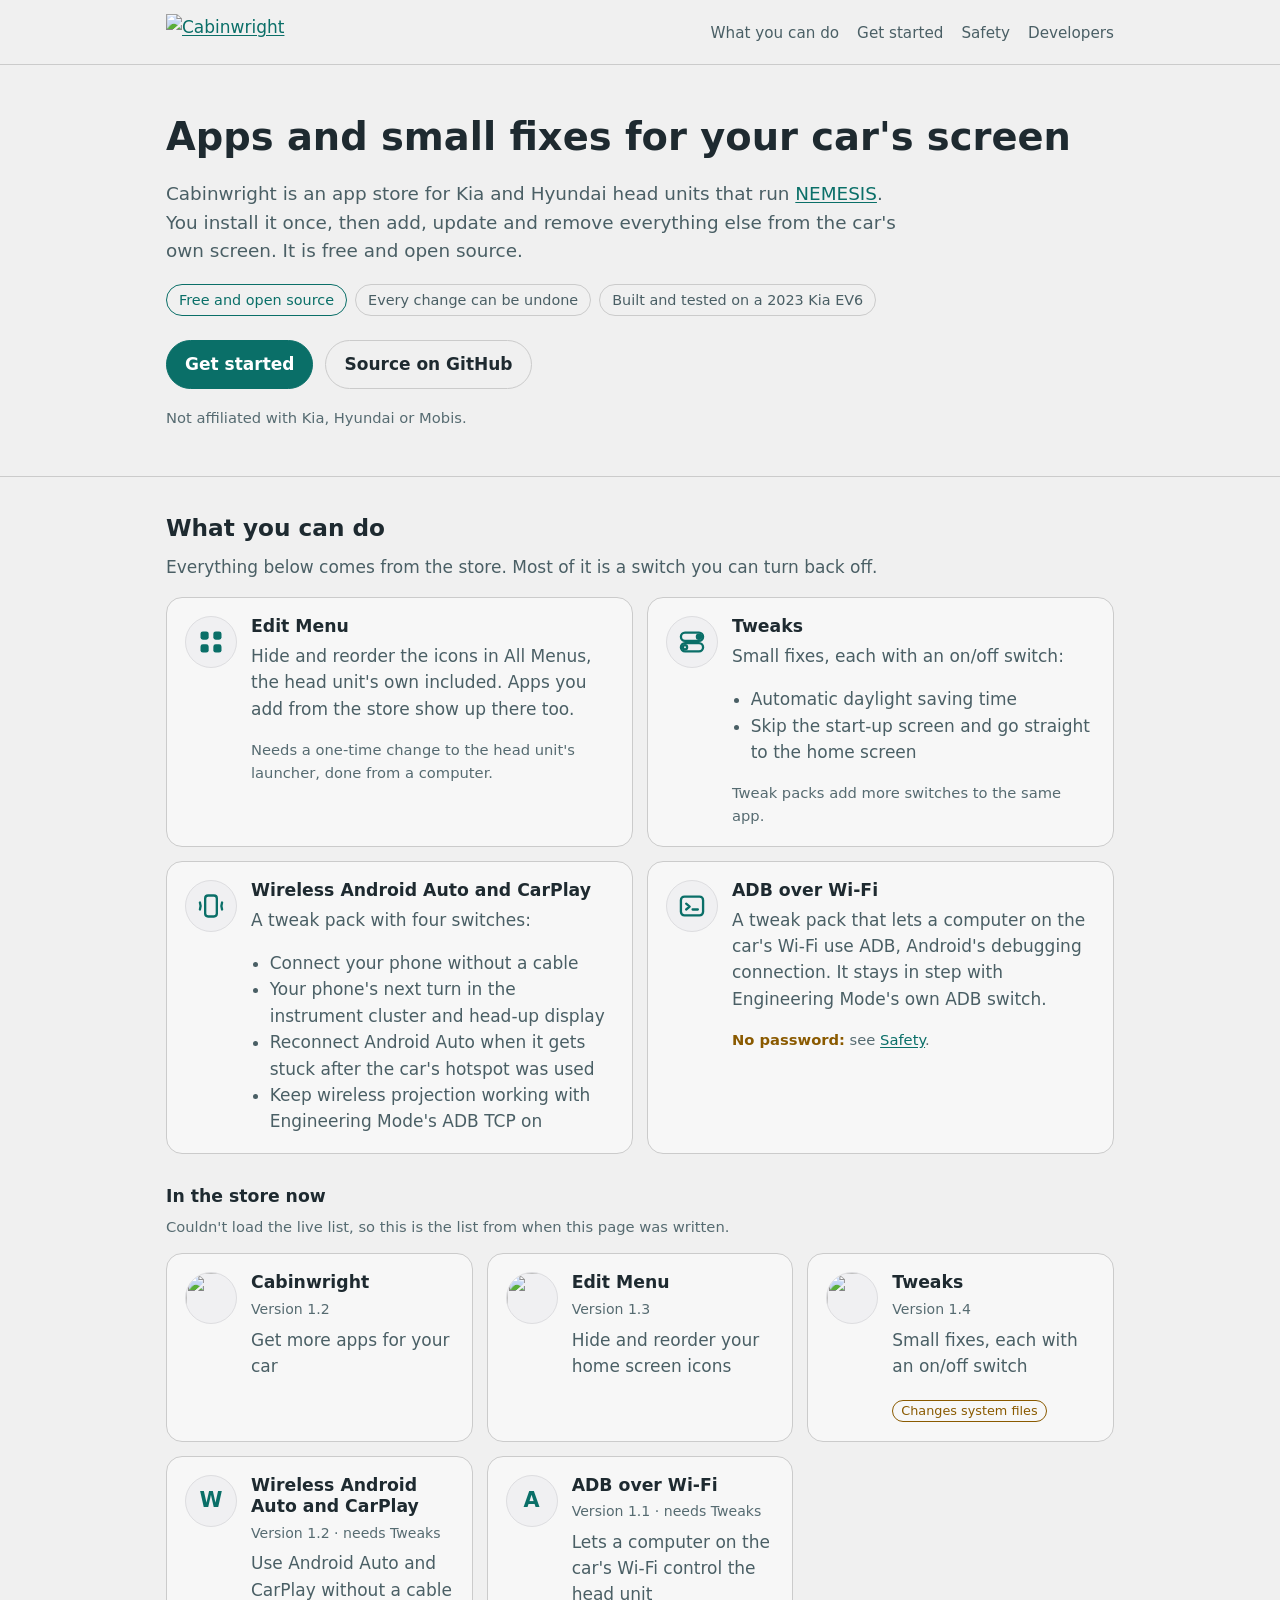
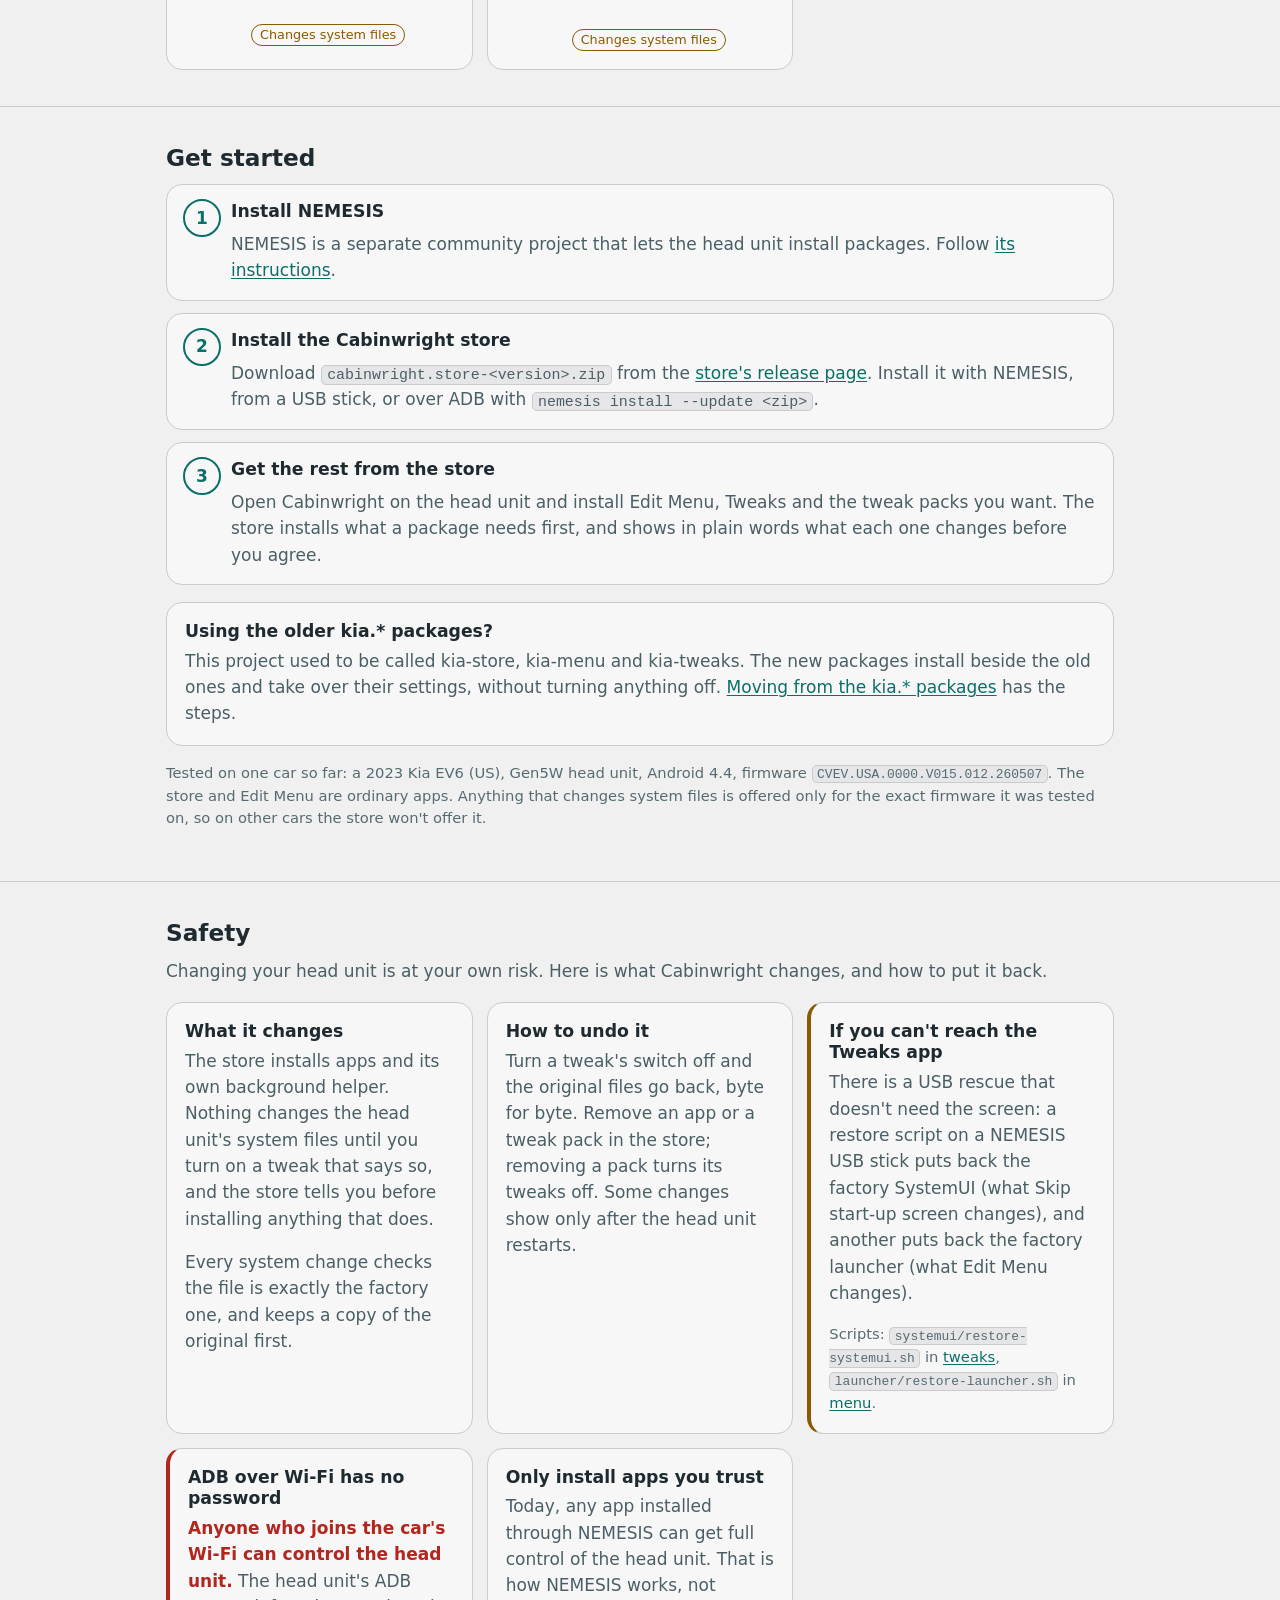
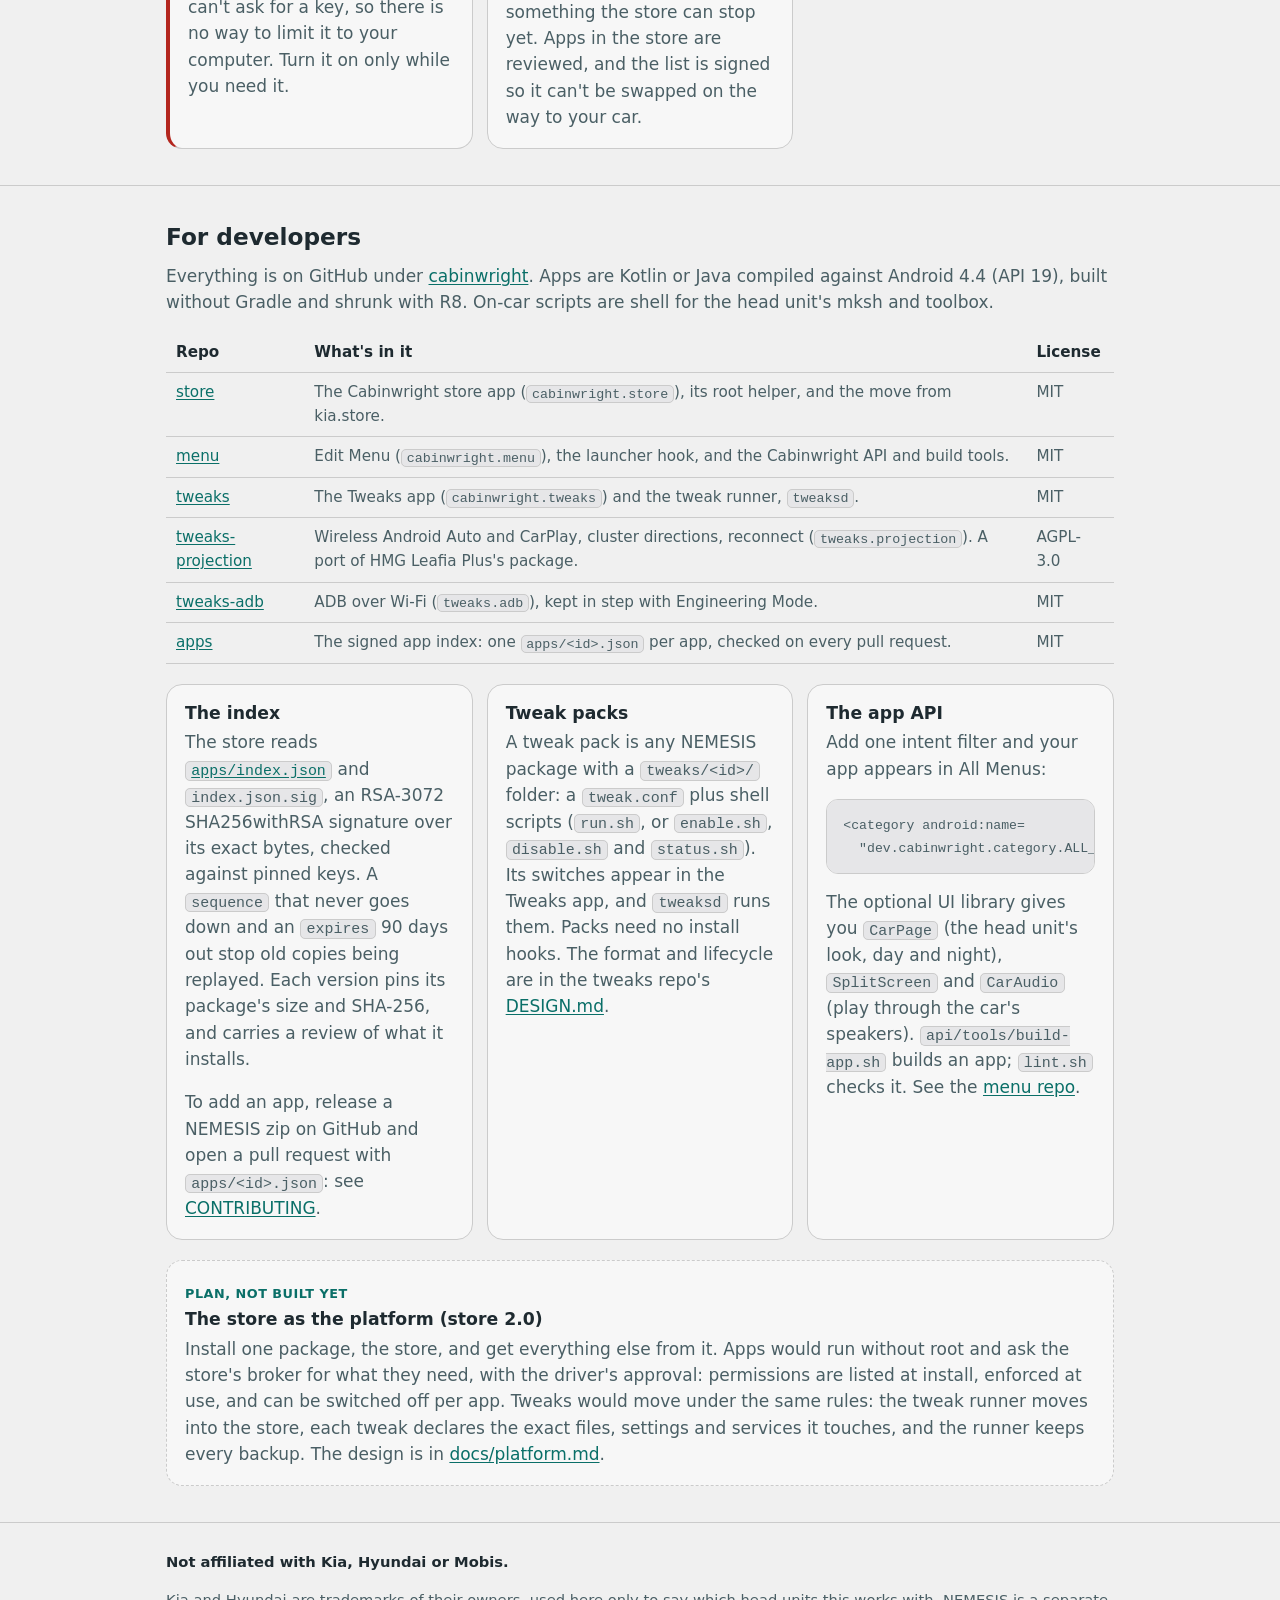
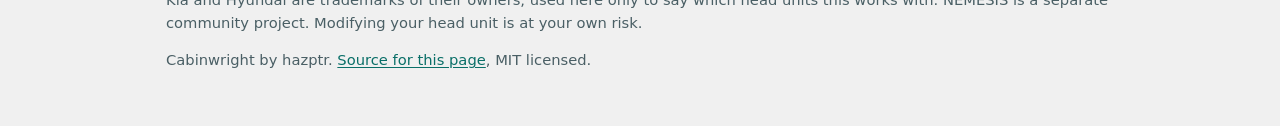
==== index.html @ f7200820 "Homepage One static page for drivers first and developers further down, in the head unit's colours, " ====
<!doctype html>
<html lang="en">
<head>
<meta charset="utf-8">
<meta name="viewport" content="width=device-width, initial-scale=1">
<title>Cabinwright: apps and tweaks for your car's head unit</title>
<meta name="description" content="Cabinwright is a free, open-source app store and tweak platform for Kia and Hyundai head units running NEMESIS. Not affiliated with Kia, Hyundai or Mobis.">
<meta name="color-scheme" content="dark light">
<meta name="theme-color" content="#121214" media="(prefers-color-scheme: dark)">
<meta name="theme-color" content="#F0F0F0" media="(prefers-color-scheme: light)">
<link rel="icon" href="favicon.ico" sizes="any">
<link rel="icon" href="favicon.svg" type="image/svg+xml">
<link rel="apple-touch-icon" href="apple-touch-icon.png">
<style>
/* Colours from the head unit's own UI, as the Cabinwright API's CarPage uses them
   (menu repo, api/ui/.../CarPage.kt). Night is the default; day text and teal are
   darkened here so they pass WCAG AA on a web page. */
:root {
  --bg: #121214;          /* CarPage night BG */
  --card: #161618;        /* night TILE */
  --edge: #313136;        /* night EDGE */
  --tile: #1F1F24;        /* night ICON_TILE */
  --tile-edge: #3D3D44;   /* night ICON_TILE_EDGE */
  --text: #B6C1C8;        /* night TEXT */
  --muted: #79838A;       /* night MUTED */
  --head: #E8EDF0;
  --accent: #17BEB0;      /* ACCENT, the head unit's highlight teal */
  --on-accent: #121214;
  --g1: #34E0D5;          /* ICON_START */
  --g2: #847FDC;          /* ACCENT_END */
  --warn: #F1B336;        /* WARN */
  --bad: #EB5757;         /* BAD */
  --code: #0E0E0F;        /* night DIVIDER */
}
@media (prefers-color-scheme: light) {
  :root {
    --bg: #F0F0F0;        /* CarPage day BG */
    --card: #F7F7F7;
    --edge: #CBCBCB;      /* day EDGE */
    --tile: #F0F0F2;      /* day ICON_TILE */
    --tile-edge: #DDDDE0; /* day ICON_TILE_EDGE */
    --text: #4A5F65;      /* day TEXT #62797F, darkened */
    --muted: #566B71;     /* day MUTED #8D9DA2, darkened */
    --head: #1E2A30;
    --accent: #0A6F68;    /* the teal, darkened */
    --on-accent: #FFFFFF;
    --g1: #0B8F86;
    --g2: #5A54C4;
    --warn: #8A5A00;
    --bad: #B3261E;
    --code: #E6E6E8;
  }
}
* { box-sizing: border-box; }
html { -webkit-text-size-adjust: 100%; }
body {
  margin: 0; background: var(--bg); color: var(--text);
  font: 17px/1.55 system-ui, -apple-system, "Segoe UI", Roboto, "Helvetica Neue", Arial, sans-serif;
}
a { color: var(--accent); text-underline-offset: 2px; }
a:hover { text-decoration-thickness: 2px; }
:focus-visible { outline: 2px solid var(--accent); outline-offset: 2px; border-radius: 4px; }
h1, h2, h3 { color: var(--head); line-height: 1.25; margin: 0 0 .5em; }
h1 { font-size: clamp(1.7rem, 5vw, 2.4rem); font-weight: 650; }
h2 { font-size: 1.45rem; font-weight: 650; margin-top: 0; }
h3 { font-size: 1.08rem; font-weight: 600; }
p { margin: 0 0 1em; }
code, pre { font: .88em/1.5 ui-monospace, SFMono-Regular, Menlo, Consolas, monospace; }
code { background: var(--code); border: 1px solid var(--edge); border-radius: 5px; padding: .05em .35em; overflow-wrap: anywhere; }
pre { background: var(--code); border: 1px solid var(--edge); border-radius: 12px; padding: 14px 16px; overflow-x: auto; }
pre code { background: none; border: 0; padding: 0; }
.wrap { max-width: 980px; margin: 0 auto; padding: 0 16px; }
.skip { position: absolute; left: -9999px; }
.skip:focus { left: 16px; top: 8px; background: var(--card); padding: 8px 12px; z-index: 2; }

header.top { border-bottom: 1px solid var(--edge); }
header.top .wrap { display: flex; align-items: center; justify-content: space-between; gap: 16px; flex-wrap: wrap; padding-top: 14px; padding-bottom: 14px; }
header.top img { display: block; height: 36px; width: auto; }
nav ul { list-style: none; margin: 0; padding: 0; display: flex; flex-wrap: wrap; gap: 4px 18px; }
nav a { color: var(--text); text-decoration: none; font-size: .95rem; }
nav a:hover { color: var(--accent); }

.hero { padding-top: 48px; padding-bottom: 32px; }
.hero .lede { font-size: 1.15rem; max-width: 40em; }
.chips { display: flex; flex-wrap: wrap; gap: 8px; margin: 18px 0 0; padding: 0; list-style: none; }
.chips li { border: 1px solid var(--edge); border-radius: 999px; padding: 4px 12px; font-size: .9rem; }
.chips li.on { border-color: var(--accent); color: var(--accent); }
.buttons { display: flex; flex-wrap: wrap; gap: 12px; margin-top: 24px; }
.btn { display: inline-block; padding: 10px 18px; border-radius: 999px; border: 1px solid var(--edge); color: var(--head); text-decoration: none; font-weight: 600; }
.btn.primary { background: var(--accent); border-color: var(--accent); color: var(--on-accent); }
.note { color: var(--muted); font-size: .92rem; }

section { padding: 36px 0; border-top: 1px solid var(--edge); }
.grid { display: grid; grid-template-columns: repeat(auto-fill, minmax(270px, 1fr)); gap: 14px; }
.grid.two { grid-template-columns: repeat(auto-fill, minmax(340px, 1fr)); }
.card { background: var(--card); border: 1px solid var(--edge); border-radius: 16px; padding: 18px; }
.card h3 { margin-bottom: .3em; }
.card p:last-child, .card ul:last-child { margin-bottom: 0; }
.card ul { padding-left: 1.1em; margin: .4em 0 1em; }
.row { display: flex; gap: 14px; align-items: flex-start; }
.icon { flex: none; width: 52px; height: 52px; border-radius: 50%; background: var(--tile); border: 1px solid var(--tile-edge); display: grid; place-items: center; overflow: hidden; }
.icon svg { width: 28px; height: 28px; }
.icon img { width: 52px; height: 52px; }
.icon .letter { font-weight: 700; color: var(--accent); font-size: 1.3rem; }
.meta { color: var(--muted); font-size: .88rem; margin-bottom: .4em; }
.tag { display: inline-block; font-size: .8rem; border: 1px solid var(--edge); border-radius: 999px; padding: 0 8px; margin: 2px 4px 0 0; }
.tag.sys { border-color: var(--warn); color: var(--warn); }
.warn { border-left: 4px solid var(--warn); }
.danger { border-left: 4px solid var(--bad); }
.danger strong { color: var(--bad); }

ol.steps { counter-reset: s; list-style: none; padding: 0; margin: 0 0 1em; display: grid; gap: 12px; }
ol.steps > li { counter-increment: s; position: relative; padding: 16px 18px 16px 64px; background: var(--card); border: 1px solid var(--edge); border-radius: 16px; }
ol.steps > li::before { content: counter(s); position: absolute; left: 16px; top: 14px; width: 34px; height: 34px; border-radius: 50%; display: grid; place-items: center; font-weight: 700; color: var(--accent); border: 2px solid var(--accent); }
ol.steps p { margin: .3em 0 0; }

table { width: 100%; border-collapse: collapse; font-size: .95rem; }
th, td { text-align: left; padding: 8px 10px; border-bottom: 1px solid var(--edge); vertical-align: top; }
th { color: var(--head); font-weight: 600; }
.table { overflow-x: auto; }
.plan { border: 1px dashed var(--edge); }
.plan .label { display: inline-block; font-size: .8rem; font-weight: 700; letter-spacing: .04em; text-transform: uppercase; color: var(--accent); margin-bottom: .4em; }

footer { border-top: 1px solid var(--edge); padding: 28px 0 40px; font-size: .92rem; }
footer .affil { color: var(--head); font-weight: 600; }

@media (max-width: 560px) {
  body { font-size: 16px; }
  .hero { padding-top: 32px; }
  .grid, .grid.two { grid-template-columns: 1fr; }
  ol.steps > li { padding-left: 58px; }
  ol.steps > li::before { left: 12px; }
}
@media (prefers-reduced-motion: no-preference) { html { scroll-behavior: smooth; } }
</style>
</head>
<body>
<a class="skip" href="#main">Skip to content</a>

<header class="top">
  <div class="wrap">
    <a href="./" aria-label="Cabinwright home"><img src="logo.svg" alt="Cabinwright" width="175" height="36"></a>
    <nav aria-label="Sections">
      <ul>
        <li><a href="#what">What you can do</a></li>
        <li><a href="#start">Get started</a></li>
        <li><a href="#safety">Safety</a></li>
        <li><a href="#developers">Developers</a></li>
      </ul>
    </nav>
  </div>
</header>

<main id="main">
  <div class="wrap hero">
    <h1>Apps and small fixes for your car's screen</h1>
    <p class="lede">Cabinwright is an app store for Kia and Hyundai head units that run
      <a href="https://github.com/xwtk/hmg_nemesis">NEMESIS</a>. You install it once, then add,
      update and remove everything else from the car's own screen. It is free and open source.</p>
    <ul class="chips" aria-label="At a glance">
      <li class="on">Free and open source</li>
      <li>Every change can be undone</li>
      <li>Built and tested on a 2023 Kia EV6</li>
    </ul>
    <div class="buttons">
      <a class="btn primary" href="#start">Get started</a>
      <a class="btn" href="https://github.com/cabinwright">Source on GitHub</a>
    </div>
    <p class="note" style="margin-top:18px">Not affiliated with Kia, Hyundai or Mobis.</p>
  </div>

  <section id="what" aria-labelledby="what-h">
    <div class="wrap">
      <h2 id="what-h">What you can do</h2>
      <p>Everything below comes from the store. Most of it is a switch you can turn back off.</p>
      <div class="grid two">
        <div class="card"><div class="row">
          <div class="icon" aria-hidden="true"><svg viewBox="0 0 24 24" fill="var(--accent)"><rect x="3" y="3" width="7" height="7" rx="2"/><rect x="14" y="3" width="7" height="7" rx="2"/><rect x="3" y="14" width="7" height="7" rx="2"/><rect x="14" y="14" width="7" height="7" rx="2"/></svg></div>
          <div>
            <h3>Edit Menu</h3>
            <p>Hide and reorder the icons in All Menus, the head unit's own included. Apps you add
              from the store show up there too.</p>
            <p class="note">Needs a one-time change to the head unit's launcher, done from a computer.</p>
          </div>
        </div></div>

        <div class="card"><div class="row">
          <div class="icon" aria-hidden="true"><svg viewBox="0 0 24 24" fill="none" stroke="var(--accent)" stroke-width="2"><rect x="2.5" y="4" width="19" height="7" rx="3.5"/><circle cx="18" cy="7.5" r="1.8" fill="var(--accent)"/><rect x="2.5" y="13" width="19" height="7" rx="3.5"/><circle cx="6" cy="16.5" r="1.8"/></svg></div>
          <div>
            <h3>Tweaks</h3>
            <p>Small fixes, each with an on/off switch:</p>
            <ul>
              <li>Automatic daylight saving time</li>
              <li>Skip the start-up screen and go straight to the home screen</li>
            </ul>
            <p class="note">Tweak packs add more switches to the same app.</p>
          </div>
        </div></div>

        <div class="card"><div class="row">
          <div class="icon" aria-hidden="true"><svg viewBox="0 0 24 24" fill="none" stroke="var(--accent)" stroke-width="2" stroke-linecap="round"><rect x="7" y="3" width="10" height="18" rx="2.5"/><path d="M2.5 9a8 8 0 0 1 0 6M21.5 9a8 8 0 0 0 0 6"/></svg></div>
          <div>
            <h3>Wireless Android Auto and CarPlay</h3>
            <p>A tweak pack with four switches:</p>
            <ul>
              <li>Connect your phone without a cable</li>
              <li>Your phone's next turn in the instrument cluster and head-up display</li>
              <li>Reconnect Android Auto when it gets stuck after the car's hotspot was used</li>
              <li>Keep wireless projection working with Engineering Mode's ADB TCP on</li>
            </ul>
          </div>
        </div></div>

        <div class="card"><div class="row">
          <div class="icon" aria-hidden="true"><svg viewBox="0 0 24 24" fill="none" stroke="var(--accent)" stroke-width="2" stroke-linecap="round" stroke-linejoin="round"><rect x="2.5" y="4" width="19" height="16" rx="3"/><path d="M7 10l3 2.5L7 15M12.5 15H17"/></svg></div>
          <div>
            <h3>ADB over Wi-Fi</h3>
            <p>A tweak pack that lets a computer on the car's Wi-Fi use ADB, Android's
              debugging connection. It stays in step with Engineering Mode's own ADB switch.</p>
            <p class="note"><strong style="color:var(--warn)">No password:</strong> see <a href="#safety">Safety</a>.</p>
          </div>
        </div></div>
      </div>

      <h3 style="margin-top:32px" id="apps-h">In the store now</h3>
      <p class="note" id="apps-status">The list below is from when this page was written.</p>
      <div class="grid" id="apps" aria-labelledby="apps-h" aria-live="polite">
        <div class="card"><div class="row"><div class="icon" aria-hidden="true"><img src="https://cabinwright.github.io/apps/icons/cabinwright.store.png" alt="" width="52" height="52"></div><div><h3>Cabinwright</h3><p class="meta">Version 1.2</p><p>Get more apps for your car</p></div></div></div>
        <div class="card"><div class="row"><div class="icon" aria-hidden="true"><img src="https://cabinwright.github.io/apps/icons/cabinwright.menu.png" alt="" width="52" height="52"></div><div><h3>Edit Menu</h3><p class="meta">Version 1.3</p><p>Hide and reorder your home screen icons</p></div></div></div>
        <div class="card"><div class="row"><div class="icon" aria-hidden="true"><img src="https://cabinwright.github.io/apps/icons/cabinwright.tweaks.png" alt="" width="52" height="52"></div><div><h3>Tweaks</h3><p class="meta">Version 1.4</p><p>Small fixes, each with an on/off switch</p><span class="tag sys">Changes system files</span></div></div></div>
        <div class="card"><div class="row"><div class="icon" aria-hidden="true"><span class="letter">W</span></div><div><h3>Wireless Android Auto and CarPlay</h3><p class="meta">Version 1.2 · needs Tweaks</p><p>Use Android Auto and CarPlay without a cable</p><span class="tag sys">Changes system files</span></div></div></div>
        <div class="card"><div class="row"><div class="icon" aria-hidden="true"><span class="letter">A</span></div><div><h3>ADB over Wi-Fi</h3><p class="meta">Version 1.1 · needs Tweaks</p><p>Lets a computer on the car's Wi-Fi control the head unit</p><span class="tag sys">Changes system files</span></div></div></div>
      </div>
    </div>
  </section>

  <section id="start" aria-labelledby="start-h">
    <div class="wrap">
      <h2 id="start-h">Get started</h2>
      <ol class="steps">
        <li>
          <h3>Install NEMESIS</h3>
          <p>NEMESIS is a separate community project that lets the head unit install packages.
            Follow <a href="https://github.com/xwtk/hmg_nemesis">its instructions</a>.</p>
        </li>
        <li>
          <h3>Install the Cabinwright store</h3>
          <p>Download <code>cabinwright.store-<span id="store-ver">&lt;version&gt;</span>.zip</code> from the
            <a id="store-dl" href="https://github.com/cabinwright/store/releases/latest">store's release page</a>.
            Install it with NEMESIS, from a USB stick, or over ADB with
            <code>nemesis install --update &lt;zip&gt;</code>.</p>
        </li>
        <li>
          <h3>Get the rest from the store</h3>
          <p>Open Cabinwright on the head unit and install Edit Menu, Tweaks and the tweak packs
            you want. The store installs what a package needs first, and shows in plain words
            what each one changes before you agree.</p>
        </li>
      </ol>
      <div class="card">
        <h3>Using the older kia.* packages?</h3>
        <p>This project used to be called kia-store, kia-menu and kia-tweaks. The new packages
          install beside the old ones and take over their settings, without turning anything off.
          <a href="https://github.com/cabinwright/store/blob/main/docs/migrating-from-kia.md">Moving from the kia.* packages</a>
          has the steps.</p>
      </div>
      <p class="note" style="margin-top:16px">Tested on one car so far: a 2023 Kia EV6 (US), Gen5W head unit,
        Android 4.4, firmware <code>CVEV.USA.0000.V015.012.260507</code>. The store and Edit Menu are
        ordinary apps. Anything that changes system files is offered only for the exact firmware it
        was tested on, so on other cars the store won't offer it.</p>
    </div>
  </section>

  <section id="safety" aria-labelledby="safety-h">
    <div class="wrap">
      <h2 id="safety-h">Safety</h2>
      <p>Changing your head unit is at your own risk. Here is what Cabinwright changes, and how
        to put it back.</p>
      <div class="grid">
        <div class="card">
          <h3>What it changes</h3>
          <p>The store installs apps and its own background helper. Nothing changes the head unit's
            system files until you turn on a tweak that says so, and the store tells you before
            installing anything that does.</p>
          <p>Every system change checks the file is exactly the factory one, and keeps a copy of
            the original first.</p>
        </div>
        <div class="card">
          <h3>How to undo it</h3>
          <p>Turn a tweak's switch off and the original files go back, byte for byte. Remove an app
            or a tweak pack in the store; removing a pack turns its tweaks off. Some changes
            show only after the head unit restarts.</p>
        </div>
        <div class="card warn">
          <h3>If you can't reach the Tweaks app</h3>
          <p>There is a USB rescue that doesn't need the screen: a restore script on a NEMESIS USB
            stick puts back the factory SystemUI (what Skip start-up screen changes), and another
            puts back the factory launcher (what Edit Menu changes).</p>
          <p class="note">Scripts: <code>systemui/restore-systemui.sh</code> in
            <a href="https://github.com/cabinwright/tweaks">tweaks</a>,
            <code>launcher/restore-launcher.sh</code> in <a href="https://github.com/cabinwright/menu">menu</a>.</p>
        </div>
        <div class="card danger">
          <h3>ADB over Wi-Fi has no password</h3>
          <p><strong>Anyone who joins the car's Wi-Fi can control the head unit.</strong>
            The head unit's ADB can't ask for a key, so there is no way to limit it to your
            computer. Turn it on only while you need it.</p>
        </div>
        <div class="card">
          <h3>Only install apps you trust</h3>
          <p>Today, any app installed through NEMESIS can get full control of the head unit. That
            is how NEMESIS works, not something the store can stop yet. Apps in the store are
            reviewed, and the list is signed so it can't be swapped on the way to your car.</p>
        </div>
      </div>
    </div>
  </section>

  <section id="developers" aria-labelledby="dev-h">
    <div class="wrap">
      <h2 id="dev-h">For developers</h2>
      <p>Everything is on GitHub under <a href="https://github.com/cabinwright">cabinwright</a>. Apps
        are Kotlin or Java compiled against Android 4.4 (API 19), built without Gradle and shrunk
        with R8. On-car scripts are shell for the head unit's mksh and toolbox.</p>

      <div class="table">
      <table>
        <thead><tr><th scope="col">Repo</th><th scope="col">What's in it</th><th scope="col">License</th></tr></thead>
        <tbody>
          <tr><td><a href="https://github.com/cabinwright/store">store</a></td><td>The Cabinwright store app (<code>cabinwright.store</code>), its root helper, and the move from kia.store.</td><td>MIT</td></tr>
          <tr><td><a href="https://github.com/cabinwright/menu">menu</a></td><td>Edit Menu (<code>cabinwright.menu</code>), the launcher hook, and the Cabinwright API and build tools.</td><td>MIT</td></tr>
          <tr><td><a href="https://github.com/cabinwright/tweaks">tweaks</a></td><td>The Tweaks app (<code>cabinwright.tweaks</code>) and the tweak runner, <code>tweaksd</code>.</td><td>MIT</td></tr>
          <tr><td><a href="https://github.com/cabinwright/tweaks-projection">tweaks-projection</a></td><td>Wireless Android Auto and CarPlay, cluster directions, reconnect (<code>tweaks.projection</code>). A port of HMG Leafia Plus's package.</td><td>AGPL-3.0</td></tr>
          <tr><td><a href="https://github.com/cabinwright/tweaks-adb">tweaks-adb</a></td><td>ADB over Wi-Fi (<code>tweaks.adb</code>), kept in step with Engineering Mode.</td><td>MIT</td></tr>
          <tr><td><a href="https://github.com/cabinwright/apps">apps</a></td><td>The signed app index: one <code>apps/&lt;id&gt;.json</code> per app, checked on every pull request.</td><td>MIT</td></tr>
        </tbody>
      </table>
      </div>

      <div class="grid" style="margin-top:20px">
        <div class="card">
          <h3>The index</h3>
          <p>The store reads <a href="https://cabinwright.github.io/apps/index.json"><code>apps/index.json</code></a>
            and <code>index.json.sig</code>, an RSA-3072 SHA256withRSA signature over its exact bytes,
            checked against pinned keys. A <code>sequence</code> that never goes down and an
            <code>expires</code> 90 days out stop old copies being replayed. Each version pins its
            package's size and SHA-256, and carries a review of what it installs.</p>
          <p>To add an app, release a NEMESIS zip on GitHub and open a pull request with
            <code>apps/&lt;id&gt;.json</code>: see
            <a href="https://github.com/cabinwright/apps/blob/main/CONTRIBUTING.md">CONTRIBUTING</a>.</p>
        </div>
        <div class="card">
          <h3>Tweak packs</h3>
          <p>A tweak pack is any NEMESIS package with a <code>tweaks/&lt;id&gt;/</code> folder:
            a <code>tweak.conf</code> plus shell scripts (<code>run.sh</code>, or
            <code>enable.sh</code>, <code>disable.sh</code> and <code>status.sh</code>). Its
            switches appear in the Tweaks app, and <code>tweaksd</code> runs them. Packs need no
            install hooks. The format and lifecycle are in the tweaks repo's
            <a href="https://github.com/cabinwright/tweaks/blob/main/DESIGN.md">DESIGN.md</a>.</p>
        </div>
        <div class="card">
          <h3>The app API</h3>
          <p>Add one intent filter and your app appears in All Menus:</p>
<pre><code>&lt;category android:name=
  "dev.cabinwright.category.ALL_MENUS" /&gt;</code></pre>
          <p>The optional UI library gives you <code>CarPage</code> (the head unit's look, day and
            night), <code>SplitScreen</code> and <code>CarAudio</code> (play through the car's
            speakers). <code>api/tools/build-app.sh</code> builds an app;
            <code>lint.sh</code> checks it. See the
            <a href="https://github.com/cabinwright/menu">menu repo</a>.</p>
        </div>
      </div>

      <div class="card plan" style="margin-top:20px">
        <span class="label">Plan, not built yet</span>
        <h3>The store as the platform (store 2.0)</h3>
        <p>Install one package, the store, and get everything else from it. Apps would run without
          root and ask the store's broker for what they need, with the driver's approval:
          permissions are listed at install, enforced at use, and can be switched off per app.
          Tweaks would move under the same rules: the tweak runner moves into the store, each tweak
          declares the exact files, settings and services it touches, and the runner keeps every
          backup. The design is in
          <a href="https://github.com/cabinwright/store/blob/main/docs/platform.md">docs/platform.md</a>.</p>
      </div>
    </div>
  </section>
</main>

<footer>
  <div class="wrap">
    <p class="affil">Not affiliated with Kia, Hyundai or Mobis.</p>
    <p>Kia and Hyundai are trademarks of their owners, used here only to say which head units
      this works with. NEMESIS is a separate community project. Modifying your head unit is at your own risk.</p>
    <p>Cabinwright by hazptr. <a href="https://github.com/cabinwright/cabinwright.github.io">Source for this page</a>, MIT licensed.</p>
  </div>
</footer>

<script>
// Replaces the static app list with the live, signed index. The page works without it.
(function () {
  var list = document.getElementById("apps");
  var status = document.getElementById("apps-status");
  if (!window.fetch || !list) return;

  function el(tag, cls, text) {
    var e = document.createElement(tag);
    if (cls) e.className = cls;
    if (text != null) e.textContent = text;
    return e;
  }
  var ICONS = "https://cabinwright.github.io/apps/icons/";

  fetch("https://cabinwright.github.io/apps/index.json", { cache: "no-cache" })
    .then(function (r) { if (!r.ok) throw new Error(r.status); return r.json(); })
    .then(function (idx) {
      var names = {};
      idx.apps.forEach(function (a) { names[a.id] = a.name; });
      var apps = idx.apps.filter(function (a) { return !a.withdrawn && !a.deprecated && a.versions && a.versions.length; });
      if (!apps.length) throw new Error("empty");
      var frag = document.createDocumentFragment();
      apps.forEach(function (a) {
        var v = a.versions[0], review = v.review || {};
        var card = el("div", "card"), row = el("div", "row"), icon = el("div", "icon"), body = el("div");
        icon.setAttribute("aria-hidden", "true");
        if (a.icon && typeof a.icon.url === "string" && a.icon.url.indexOf(ICONS) === 0) {
          var img = el("img"); img.src = a.icon.url; img.alt = ""; img.width = 52; img.height = 52;
          icon.appendChild(img);
        } else {
          icon.appendChild(el("span", "letter", (a.name || a.id).charAt(0)));
        }
        body.appendChild(el("h3", null, a.name));
        var meta = "Version " + v.version;
        var needs = (v.requires || []).map(function (r) { return names[r.split(/[<>=]/)[0]] || r; });
        if (needs.length) meta += " · needs " + needs.join(", ");
        body.appendChild(el("p", "meta", meta));
        body.appendChild(el("p", null, a.summary));
        if (review.system_writes) body.appendChild(el("span", "tag sys", "Changes system files"));
        row.appendChild(icon); row.appendChild(body); card.appendChild(row);
        frag.appendChild(card);
        if (a.id === "cabinwright.store" && /^[0-9.]+$/.test(v.version)) {
          document.getElementById("store-ver").textContent = v.version;
          if (/^https:\/\/github\.com\/cabinwright\/store\/releases\/download\//.test(v.url))
            document.getElementById("store-dl").href = v.url.replace(/\/download\/([^/]+)\/.*$/, "/tag/$1");
        }
      });
      list.textContent = "";
      list.appendChild(frag);
      var d = new Date(idx.generated);
      status.textContent = "Live from the store's index" + (isNaN(d) ? "." : ", updated " + d.toISOString().slice(0, 10) + ".");
    })
    .catch(function () {
      status.textContent = "Couldn't load the live list, so this is the list from when this page was written.";
    });
})();
</script>
</body>
</html>
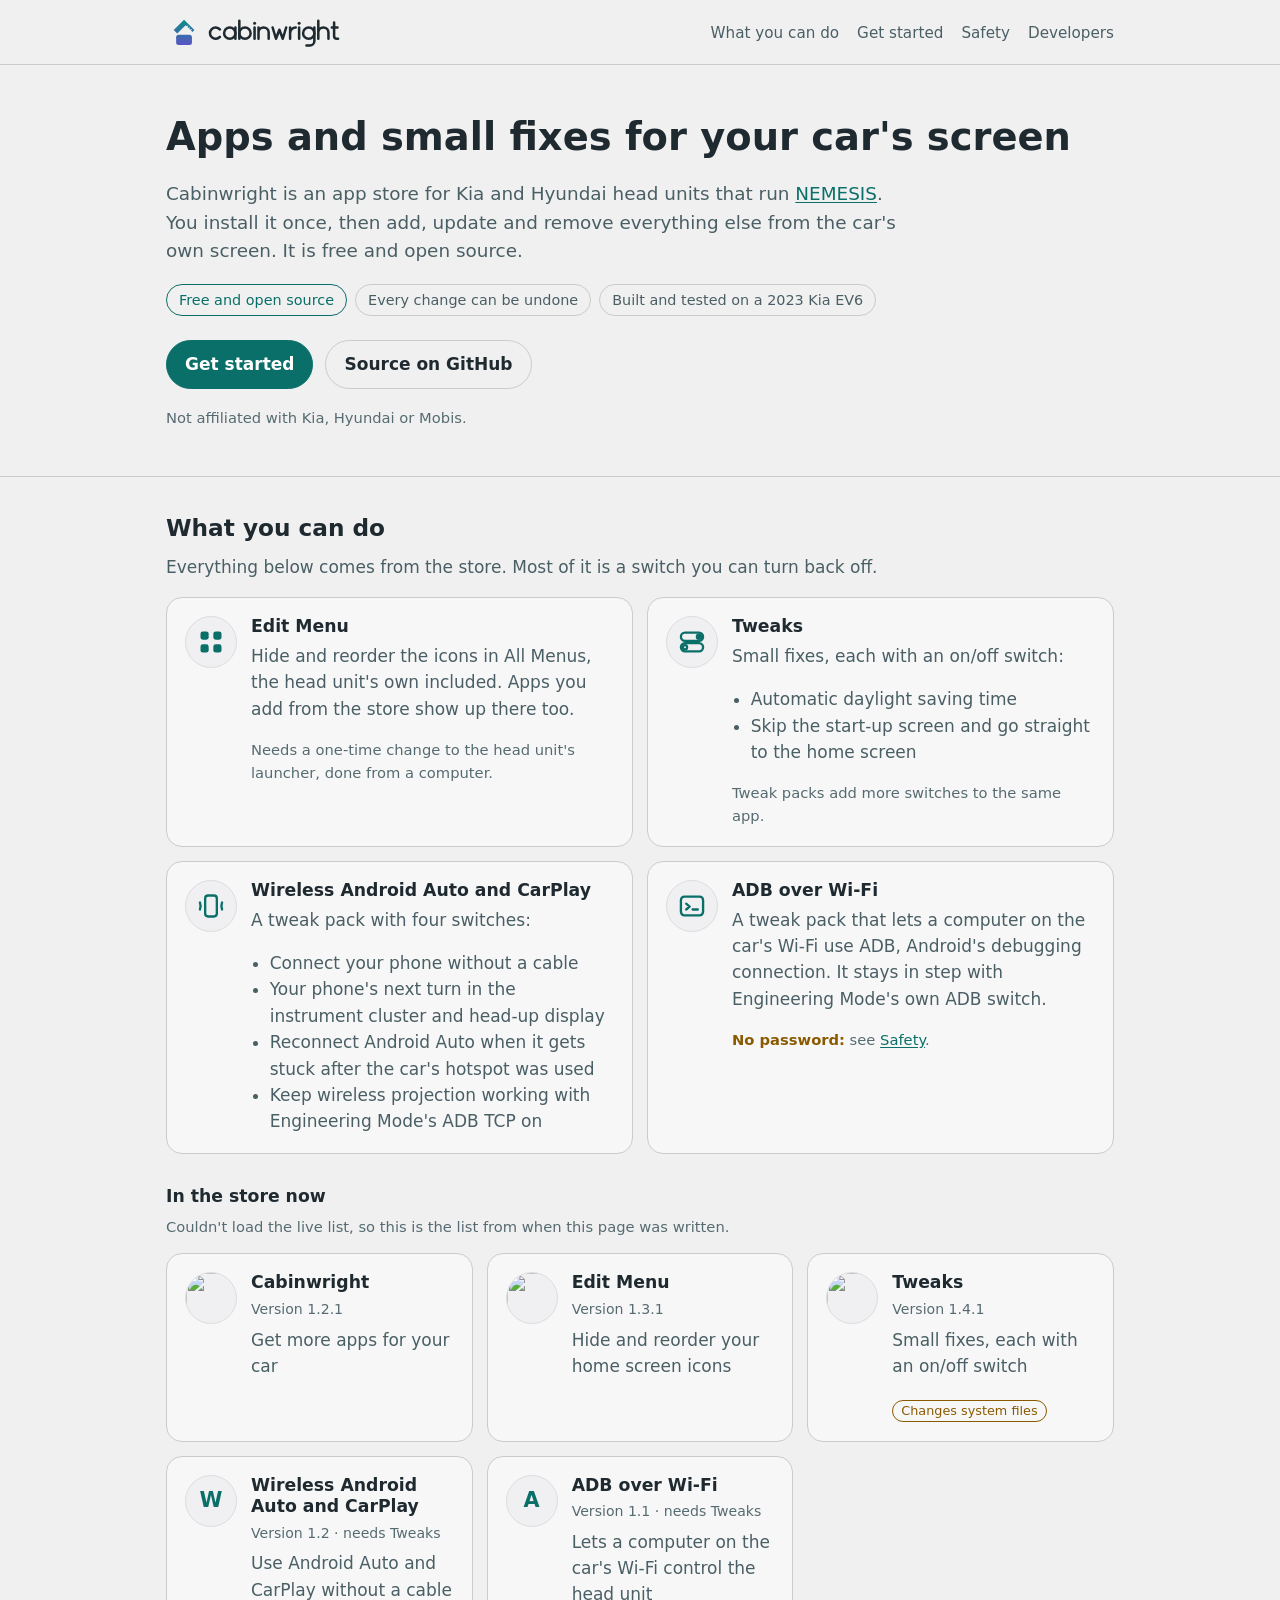
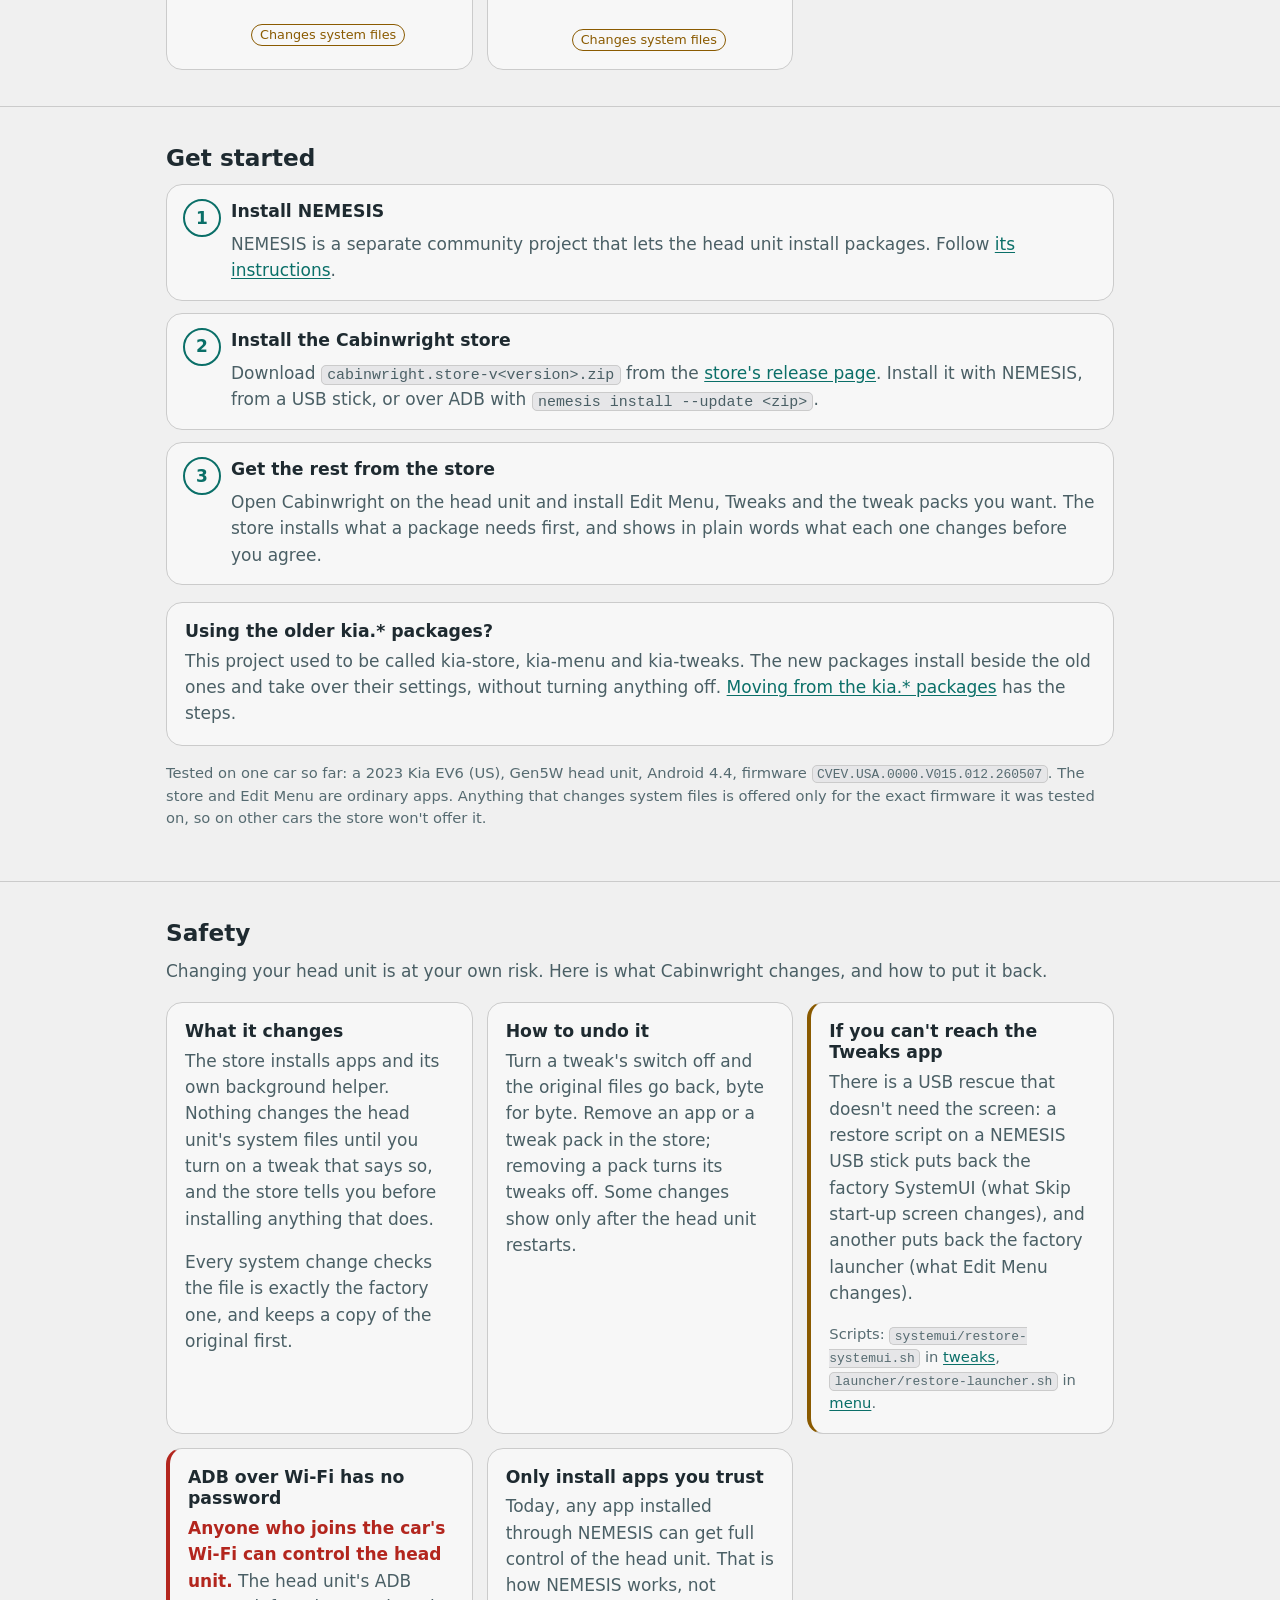
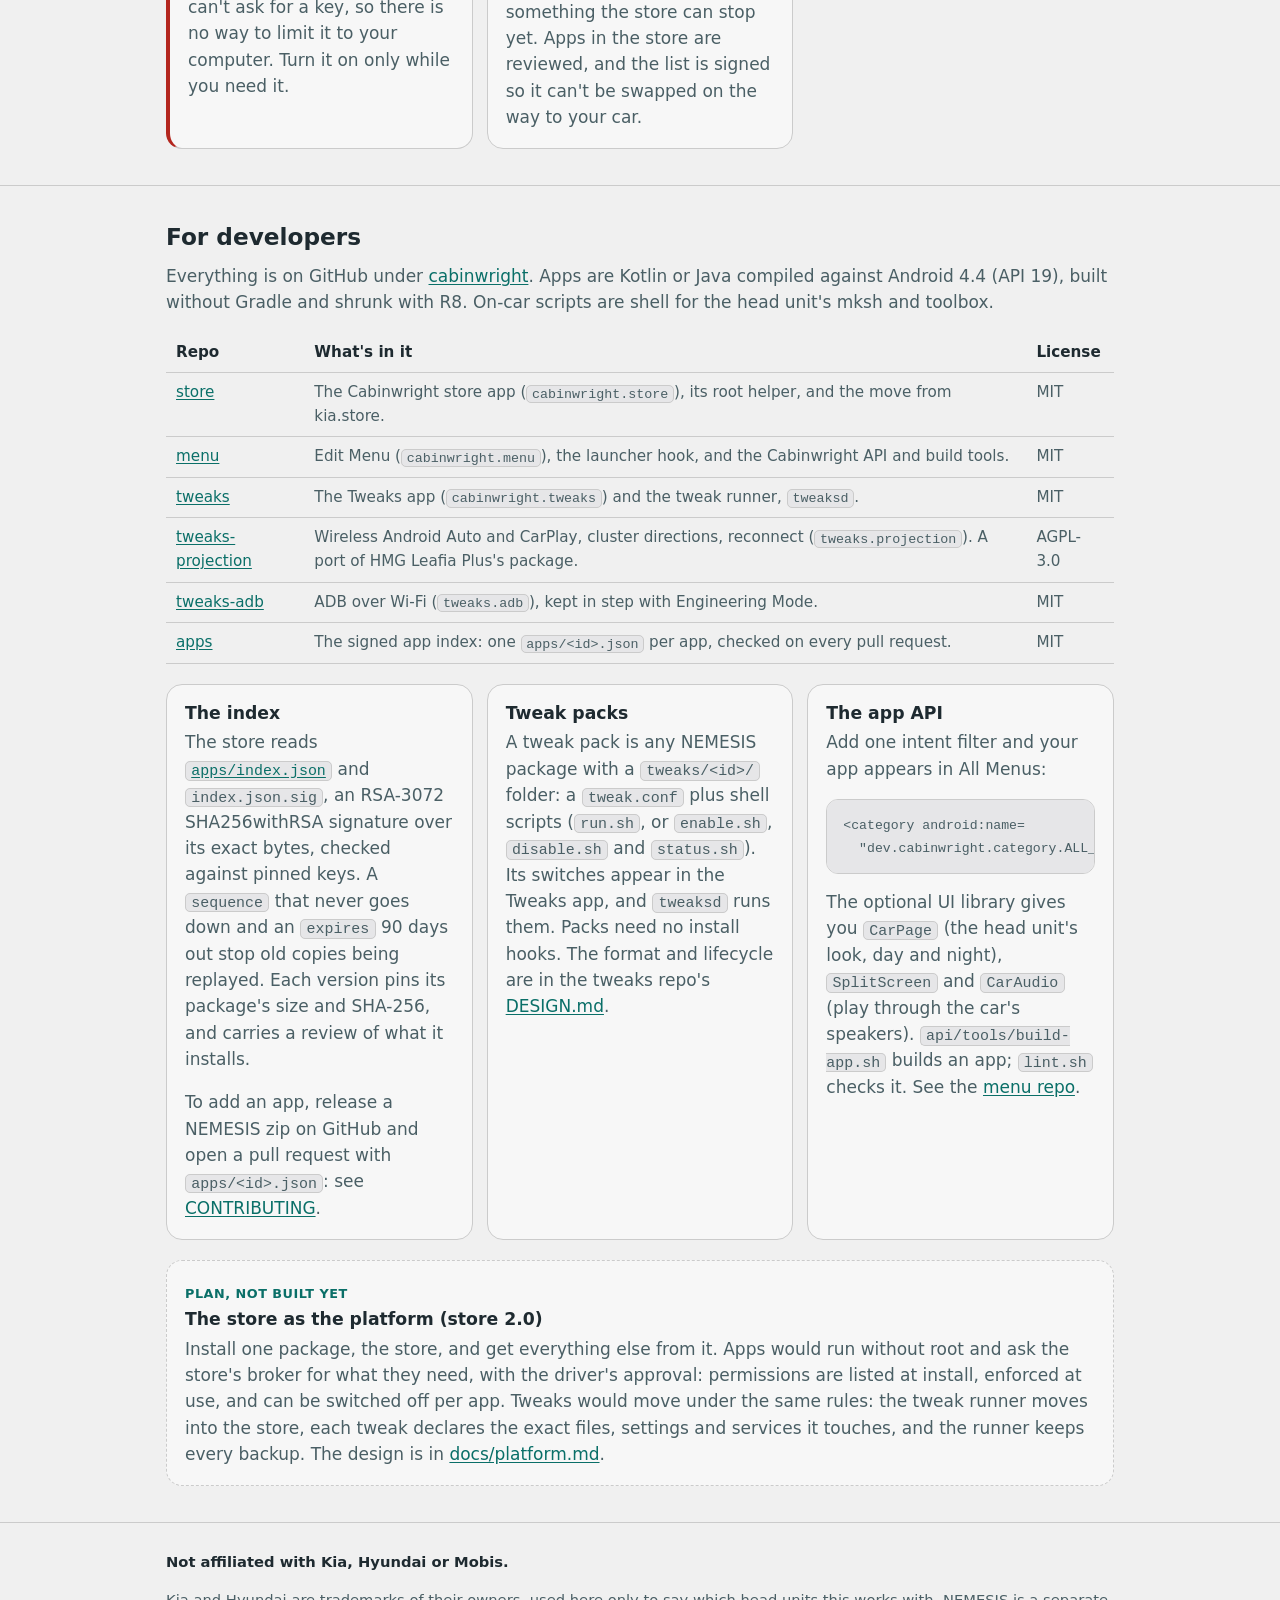
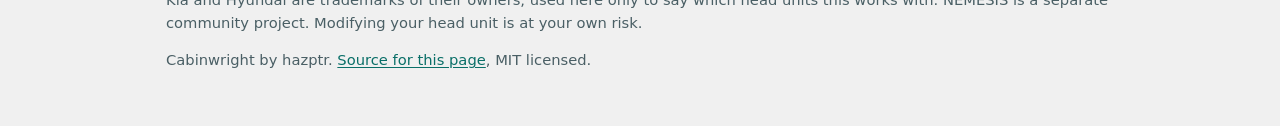
==== commit 25fb3afd: "Versions signed with the Cabinwright key; the store zip's name has a v" ====
--- a/index.html
+++ b/index.html
@@ -225,9 +225,9 @@
       <h3 style="margin-top:32px" id="apps-h">In the store now</h3>
       <p class="note" id="apps-status">The list below is from when this page was written.</p>
       <div class="grid" id="apps" aria-labelledby="apps-h" aria-live="polite">
-        <div class="card"><div class="row"><div class="icon" aria-hidden="true"><img src="https://cabinwright.github.io/apps/icons/cabinwright.store.png" alt="" width="52" height="52"></div><div><h3>Cabinwright</h3><p class="meta">Version 1.2</p><p>Get more apps for your car</p></div></div></div>
-        <div class="card"><div class="row"><div class="icon" aria-hidden="true"><img src="https://cabinwright.github.io/apps/icons/cabinwright.menu.png" alt="" width="52" height="52"></div><div><h3>Edit Menu</h3><p class="meta">Version 1.3</p><p>Hide and reorder your home screen icons</p></div></div></div>
-        <div class="card"><div class="row"><div class="icon" aria-hidden="true"><img src="https://cabinwright.github.io/apps/icons/cabinwright.tweaks.png" alt="" width="52" height="52"></div><div><h3>Tweaks</h3><p class="meta">Version 1.4</p><p>Small fixes, each with an on/off switch</p><span class="tag sys">Changes system files</span></div></div></div>
+        <div class="card"><div class="row"><div class="icon" aria-hidden="true"><img src="https://cabinwright.github.io/apps/icons/cabinwright.store.png" alt="" width="52" height="52"></div><div><h3>Cabinwright</h3><p class="meta">Version 1.2.1</p><p>Get more apps for your car</p></div></div></div>
+        <div class="card"><div class="row"><div class="icon" aria-hidden="true"><img src="https://cabinwright.github.io/apps/icons/cabinwright.menu.png" alt="" width="52" height="52"></div><div><h3>Edit Menu</h3><p class="meta">Version 1.3.1</p><p>Hide and reorder your home screen icons</p></div></div></div>
+        <div class="card"><div class="row"><div class="icon" aria-hidden="true"><img src="https://cabinwright.github.io/apps/icons/cabinwright.tweaks.png" alt="" width="52" height="52"></div><div><h3>Tweaks</h3><p class="meta">Version 1.4.1</p><p>Small fixes, each with an on/off switch</p><span class="tag sys">Changes system files</span></div></div></div>
         <div class="card"><div class="row"><div class="icon" aria-hidden="true"><span class="letter">W</span></div><div><h3>Wireless Android Auto and CarPlay</h3><p class="meta">Version 1.2 · needs Tweaks</p><p>Use Android Auto and CarPlay without a cable</p><span class="tag sys">Changes system files</span></div></div></div>
         <div class="card"><div class="row"><div class="icon" aria-hidden="true"><span class="letter">A</span></div><div><h3>ADB over Wi-Fi</h3><p class="meta">Version 1.1 · needs Tweaks</p><p>Lets a computer on the car's Wi-Fi control the head unit</p><span class="tag sys">Changes system files</span></div></div></div>
       </div>
@@ -245,7 +245,7 @@
         </li>
         <li>
           <h3>Install the Cabinwright store</h3>
-          <p>Download <code>cabinwright.store-<span id="store-ver">&lt;version&gt;</span>.zip</code> from the
+          <p>Download <code>cabinwright.store-v<span id="store-ver">&lt;version&gt;</span>.zip</code> from the
             <a id="store-dl" href="https://github.com/cabinwright/store/releases/latest">store's release page</a>.
             Install it with NEMESIS, from a USB stick, or over ADB with
             <code>nemesis install --update &lt;zip&gt;</code>.</p>
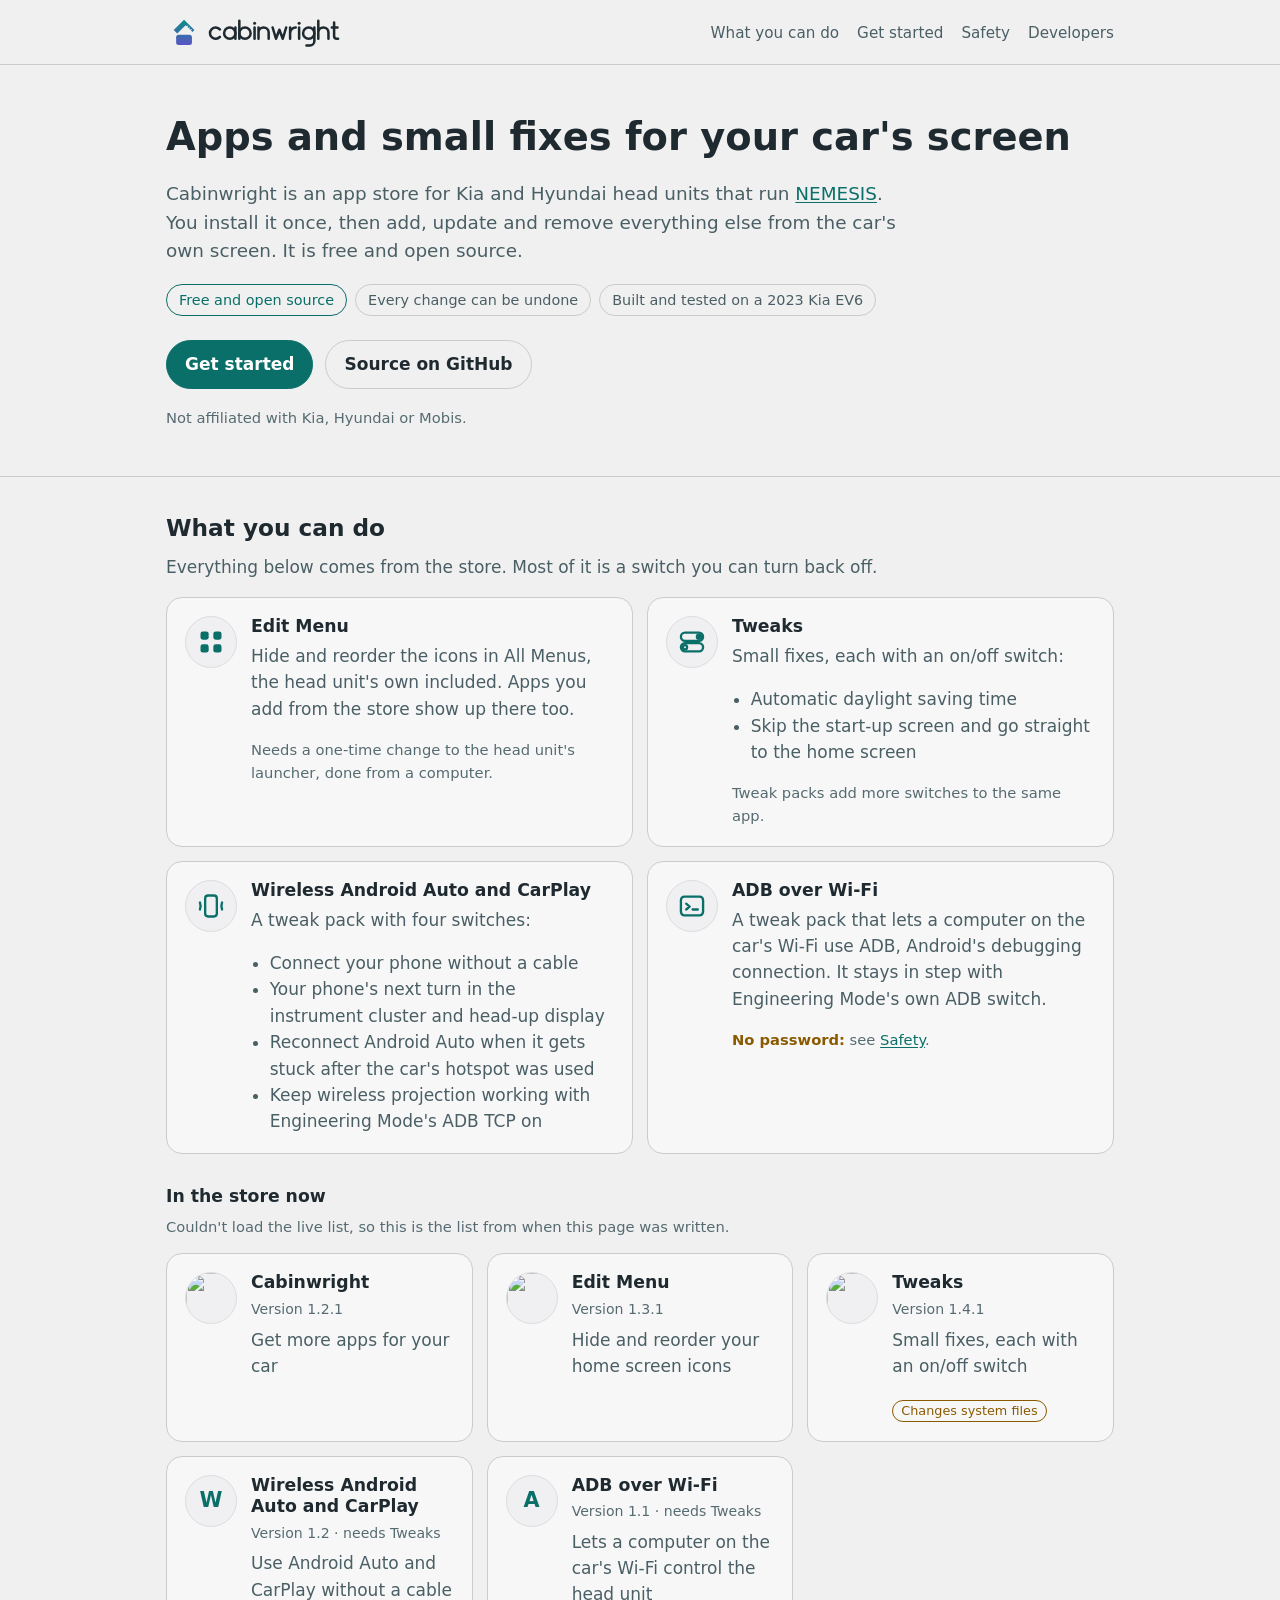
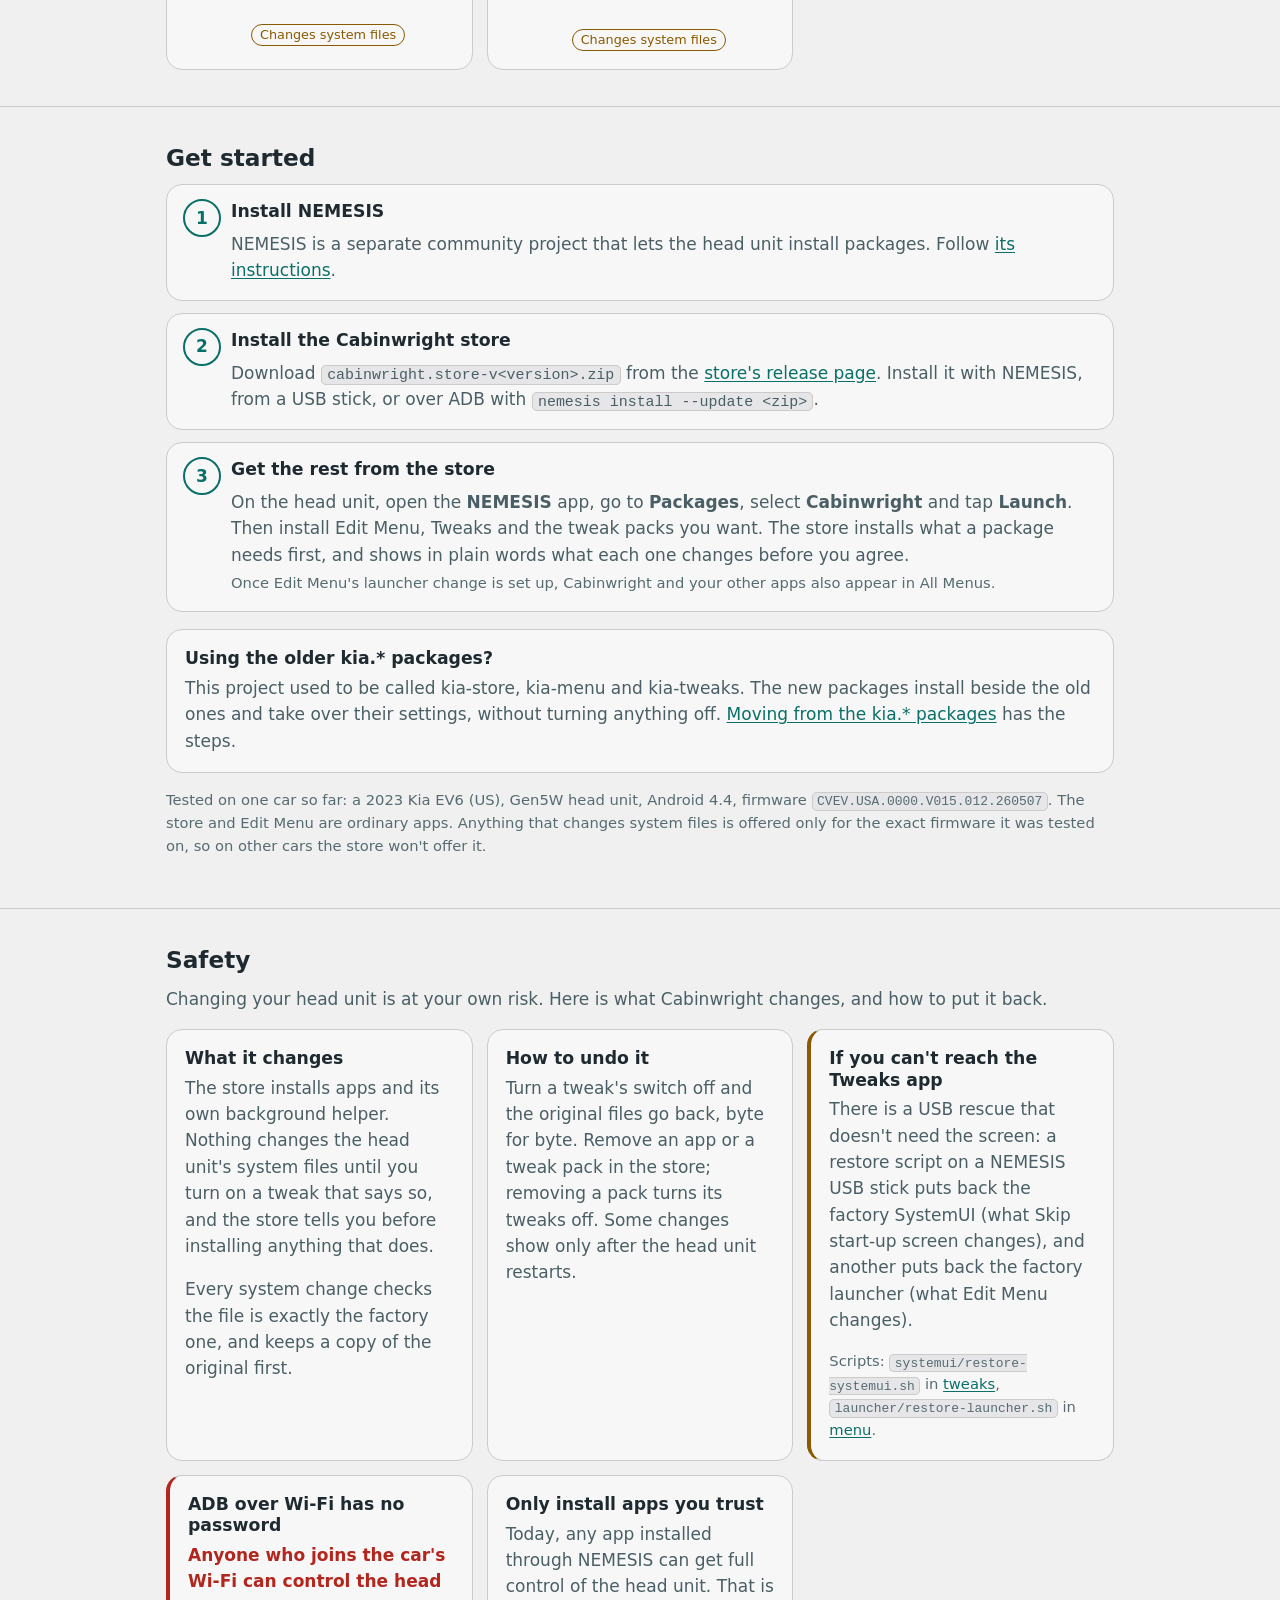
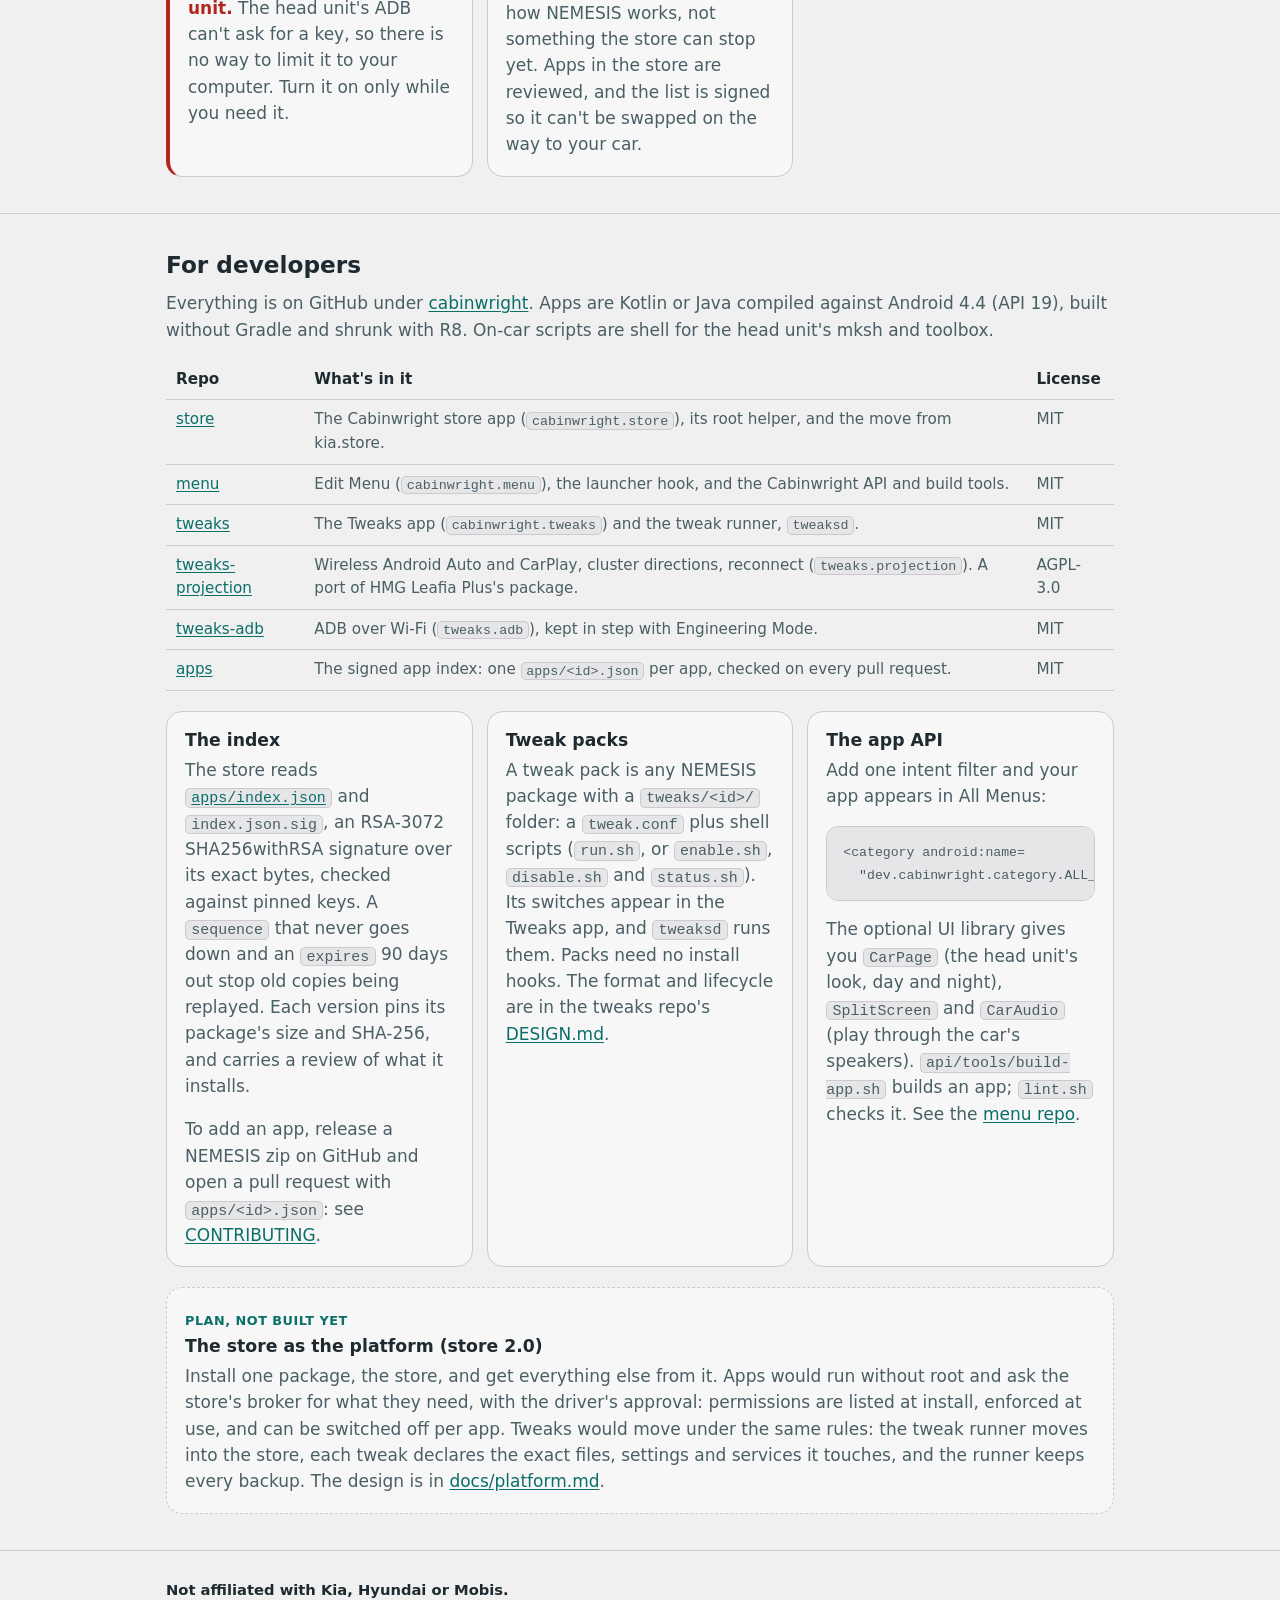
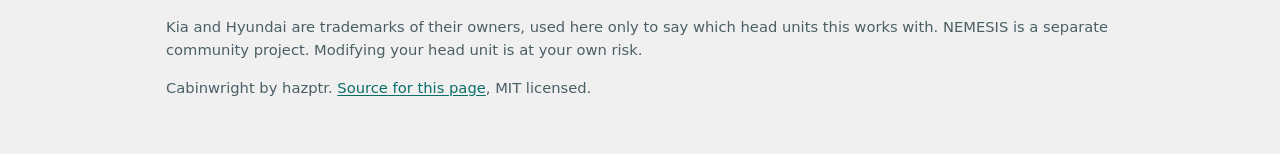
==== commit 55e4a3ae: "Get started: open Cabinwright from NEMESIS > Packages > Launch" ====
--- a/index.html
+++ b/index.html
@@ -252,9 +252,12 @@
         </li>
         <li>
           <h3>Get the rest from the store</h3>
-          <p>Open Cabinwright on the head unit and install Edit Menu, Tweaks and the tweak packs
-            you want. The store installs what a package needs first, and shows in plain words
-            what each one changes before you agree.</p>
+          <p>On the head unit, open the <strong>NEMESIS</strong> app, go to <strong>Packages</strong>,
+            select <strong>Cabinwright</strong> and tap <strong>Launch</strong>. Then install Edit Menu,
+            Tweaks and the tweak packs you want. The store installs what a package needs first, and
+            shows in plain words what each one changes before you agree.</p>
+          <p class="note">Once Edit Menu's launcher change is set up, Cabinwright and your other apps
+            also appear in All Menus.</p>
         </li>
       </ol>
       <div class="card">
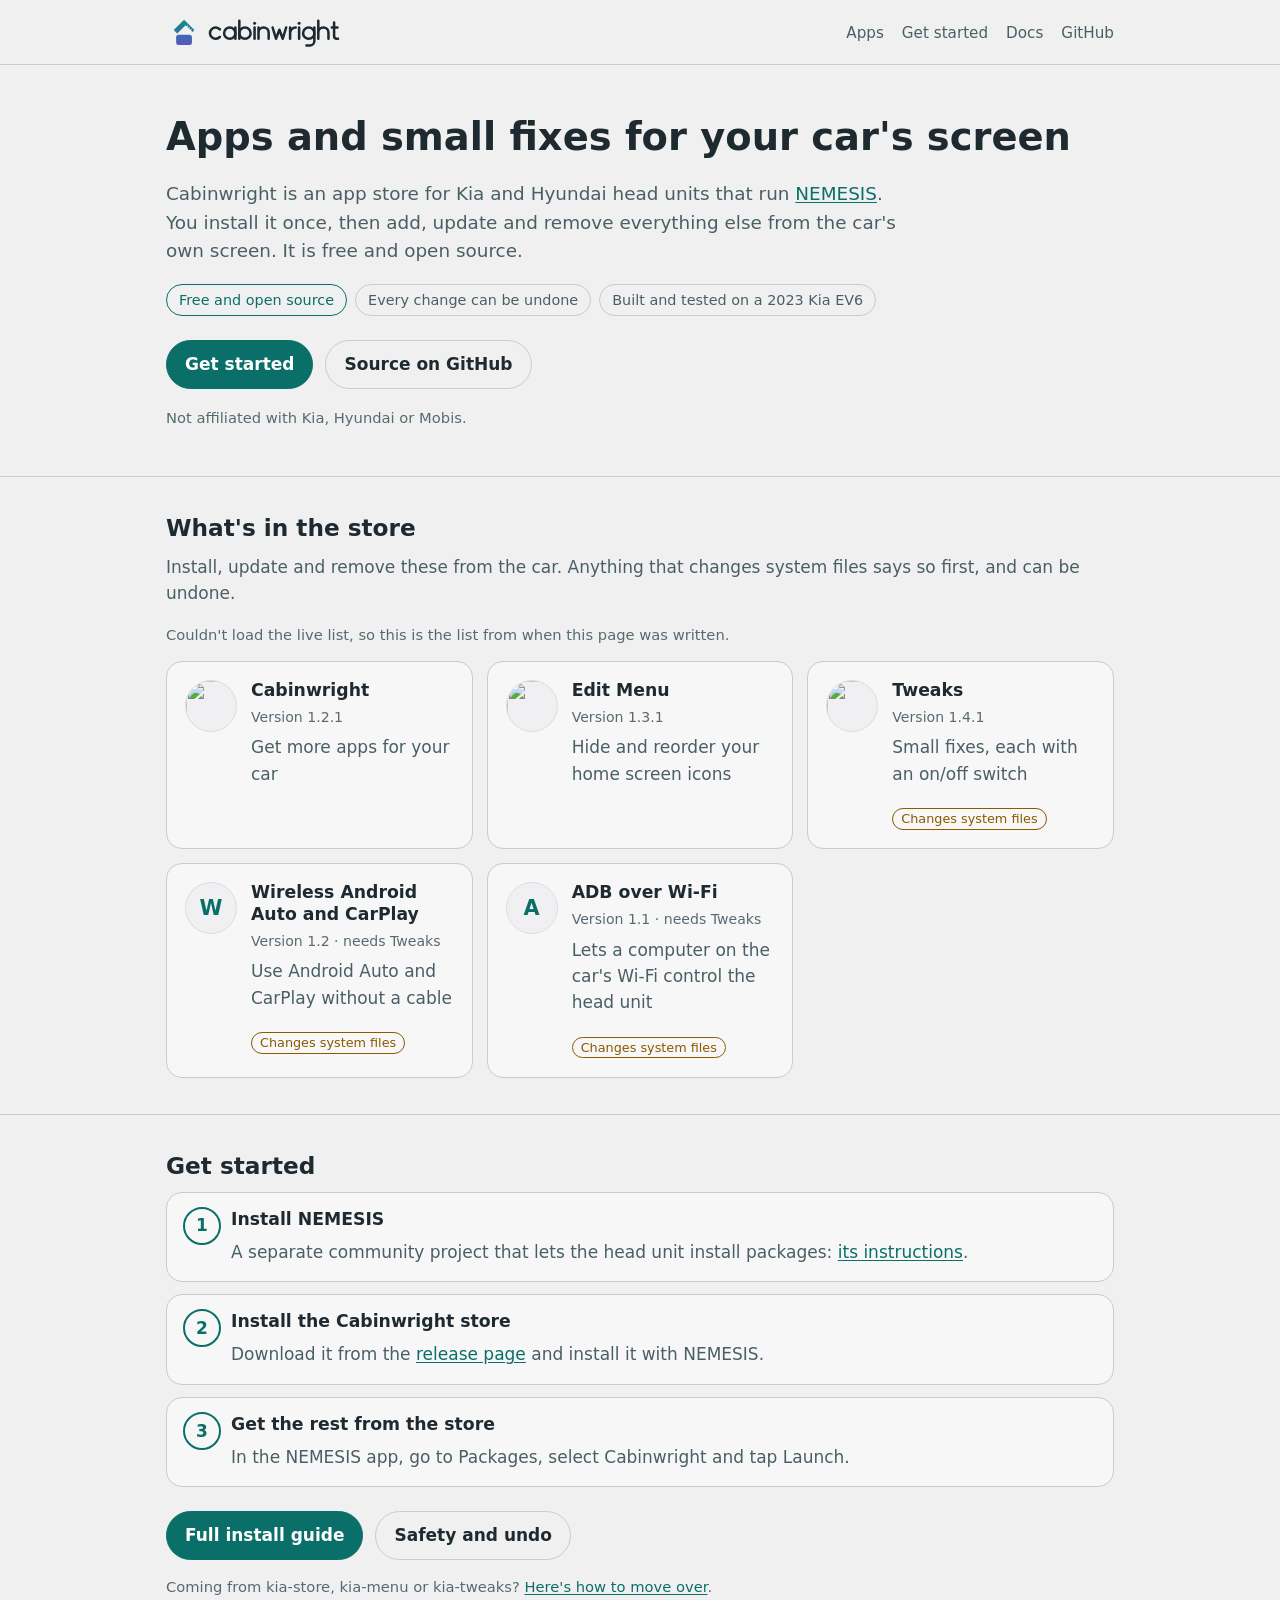
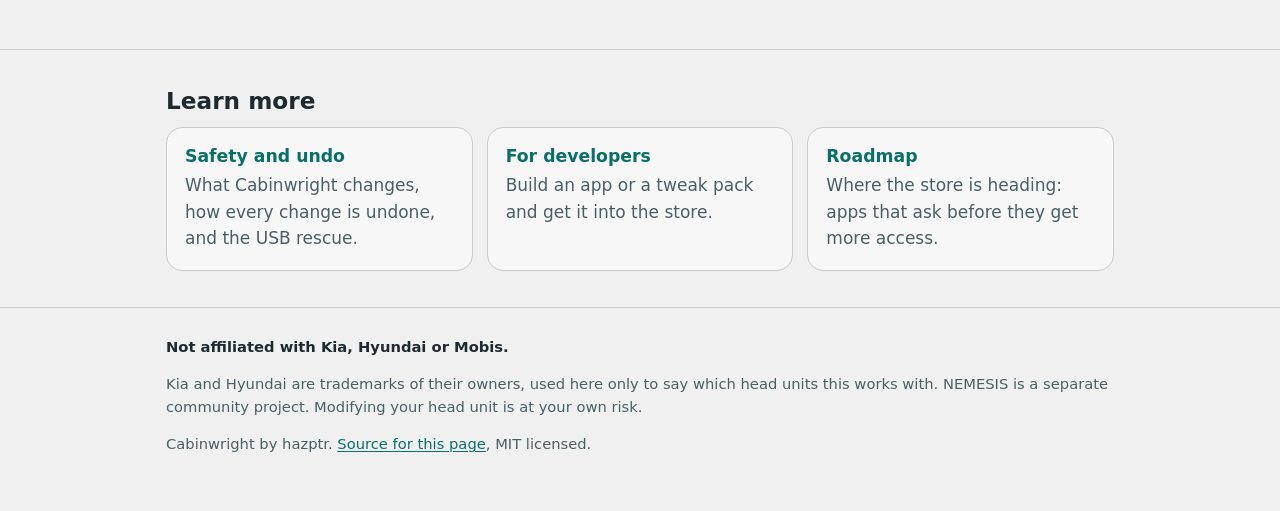
==== commit 3f2f7418: "Split the landing page from the docs The home page keeps what Cabinwright is, the store's apps and t" ====
--- a/index.html
+++ b/index.html
@@ -11,128 +11,7 @@
 <link rel="icon" href="favicon.ico" sizes="any">
 <link rel="icon" href="favicon.svg" type="image/svg+xml">
 <link rel="apple-touch-icon" href="apple-touch-icon.png">
-<style>
-/* Colours from the head unit's own UI, as the Cabinwright API's CarPage uses them
-   (menu repo, api/ui/.../CarPage.kt). Night is the default; day text and teal are
-   darkened here so they pass WCAG AA on a web page. */
-:root {
-  --bg: #121214;          /* CarPage night BG */
-  --card: #161618;        /* night TILE */
-  --edge: #313136;        /* night EDGE */
-  --tile: #1F1F24;        /* night ICON_TILE */
-  --tile-edge: #3D3D44;   /* night ICON_TILE_EDGE */
-  --text: #B6C1C8;        /* night TEXT */
-  --muted: #79838A;       /* night MUTED */
-  --head: #E8EDF0;
-  --accent: #17BEB0;      /* ACCENT, the head unit's highlight teal */
-  --on-accent: #121214;
-  --g1: #34E0D5;          /* ICON_START */
-  --g2: #847FDC;          /* ACCENT_END */
-  --warn: #F1B336;        /* WARN */
-  --bad: #EB5757;         /* BAD */
-  --code: #0E0E0F;        /* night DIVIDER */
-}
-@media (prefers-color-scheme: light) {
-  :root {
-    --bg: #F0F0F0;        /* CarPage day BG */
-    --card: #F7F7F7;
-    --edge: #CBCBCB;      /* day EDGE */
-    --tile: #F0F0F2;      /* day ICON_TILE */
-    --tile-edge: #DDDDE0; /* day ICON_TILE_EDGE */
-    --text: #4A5F65;      /* day TEXT #62797F, darkened */
-    --muted: #566B71;     /* day MUTED #8D9DA2, darkened */
-    --head: #1E2A30;
-    --accent: #0A6F68;    /* the teal, darkened */
-    --on-accent: #FFFFFF;
-    --g1: #0B8F86;
-    --g2: #5A54C4;
-    --warn: #8A5A00;
-    --bad: #B3261E;
-    --code: #E6E6E8;
-  }
-}
-* { box-sizing: border-box; }
-html { -webkit-text-size-adjust: 100%; }
-body {
-  margin: 0; background: var(--bg); color: var(--text);
-  font: 17px/1.55 system-ui, -apple-system, "Segoe UI", Roboto, "Helvetica Neue", Arial, sans-serif;
-}
-a { color: var(--accent); text-underline-offset: 2px; }
-a:hover { text-decoration-thickness: 2px; }
-:focus-visible { outline: 2px solid var(--accent); outline-offset: 2px; border-radius: 4px; }
-h1, h2, h3 { color: var(--head); line-height: 1.25; margin: 0 0 .5em; }
-h1 { font-size: clamp(1.7rem, 5vw, 2.4rem); font-weight: 650; }
-h2 { font-size: 1.45rem; font-weight: 650; margin-top: 0; }
-h3 { font-size: 1.08rem; font-weight: 600; }
-p { margin: 0 0 1em; }
-code, pre { font: .88em/1.5 ui-monospace, SFMono-Regular, Menlo, Consolas, monospace; }
-code { background: var(--code); border: 1px solid var(--edge); border-radius: 5px; padding: .05em .35em; overflow-wrap: anywhere; }
-pre { background: var(--code); border: 1px solid var(--edge); border-radius: 12px; padding: 14px 16px; overflow-x: auto; }
-pre code { background: none; border: 0; padding: 0; }
-.wrap { max-width: 980px; margin: 0 auto; padding: 0 16px; }
-.skip { position: absolute; left: -9999px; }
-.skip:focus { left: 16px; top: 8px; background: var(--card); padding: 8px 12px; z-index: 2; }
-
-header.top { border-bottom: 1px solid var(--edge); }
-header.top .wrap { display: flex; align-items: center; justify-content: space-between; gap: 16px; flex-wrap: wrap; padding-top: 14px; padding-bottom: 14px; }
-header.top img { display: block; height: 36px; width: auto; }
-nav ul { list-style: none; margin: 0; padding: 0; display: flex; flex-wrap: wrap; gap: 4px 18px; }
-nav a { color: var(--text); text-decoration: none; font-size: .95rem; }
-nav a:hover { color: var(--accent); }
-
-.hero { padding-top: 48px; padding-bottom: 32px; }
-.hero .lede { font-size: 1.15rem; max-width: 40em; }
-.chips { display: flex; flex-wrap: wrap; gap: 8px; margin: 18px 0 0; padding: 0; list-style: none; }
-.chips li { border: 1px solid var(--edge); border-radius: 999px; padding: 4px 12px; font-size: .9rem; }
-.chips li.on { border-color: var(--accent); color: var(--accent); }
-.buttons { display: flex; flex-wrap: wrap; gap: 12px; margin-top: 24px; }
-.btn { display: inline-block; padding: 10px 18px; border-radius: 999px; border: 1px solid var(--edge); color: var(--head); text-decoration: none; font-weight: 600; }
-.btn.primary { background: var(--accent); border-color: var(--accent); color: var(--on-accent); }
-.note { color: var(--muted); font-size: .92rem; }
-
-section { padding: 36px 0; border-top: 1px solid var(--edge); }
-.grid { display: grid; grid-template-columns: repeat(auto-fill, minmax(270px, 1fr)); gap: 14px; }
-.grid.two { grid-template-columns: repeat(auto-fill, minmax(340px, 1fr)); }
-.card { background: var(--card); border: 1px solid var(--edge); border-radius: 16px; padding: 18px; }
-.card h3 { margin-bottom: .3em; }
-.card p:last-child, .card ul:last-child { margin-bottom: 0; }
-.card ul { padding-left: 1.1em; margin: .4em 0 1em; }
-.row { display: flex; gap: 14px; align-items: flex-start; }
-.icon { flex: none; width: 52px; height: 52px; border-radius: 50%; background: var(--tile); border: 1px solid var(--tile-edge); display: grid; place-items: center; overflow: hidden; }
-.icon svg { width: 28px; height: 28px; }
-.icon img { width: 52px; height: 52px; }
-.icon .letter { font-weight: 700; color: var(--accent); font-size: 1.3rem; }
-.meta { color: var(--muted); font-size: .88rem; margin-bottom: .4em; }
-.tag { display: inline-block; font-size: .8rem; border: 1px solid var(--edge); border-radius: 999px; padding: 0 8px; margin: 2px 4px 0 0; }
-.tag.sys { border-color: var(--warn); color: var(--warn); }
-.warn { border-left: 4px solid var(--warn); }
-.danger { border-left: 4px solid var(--bad); }
-.danger strong { color: var(--bad); }
-
-ol.steps { counter-reset: s; list-style: none; padding: 0; margin: 0 0 1em; display: grid; gap: 12px; }
-ol.steps > li { counter-increment: s; position: relative; padding: 16px 18px 16px 64px; background: var(--card); border: 1px solid var(--edge); border-radius: 16px; }
-ol.steps > li::before { content: counter(s); position: absolute; left: 16px; top: 14px; width: 34px; height: 34px; border-radius: 50%; display: grid; place-items: center; font-weight: 700; color: var(--accent); border: 2px solid var(--accent); }
-ol.steps p { margin: .3em 0 0; }
-
-table { width: 100%; border-collapse: collapse; font-size: .95rem; }
-th, td { text-align: left; padding: 8px 10px; border-bottom: 1px solid var(--edge); vertical-align: top; }
-th { color: var(--head); font-weight: 600; }
-.table { overflow-x: auto; }
-.plan { border: 1px dashed var(--edge); }
-.plan .label { display: inline-block; font-size: .8rem; font-weight: 700; letter-spacing: .04em; text-transform: uppercase; color: var(--accent); margin-bottom: .4em; }
-
-footer { border-top: 1px solid var(--edge); padding: 28px 0 40px; font-size: .92rem; }
-footer .affil { color: var(--head); font-weight: 600; }
-
-@media (max-width: 560px) {
-  body { font-size: 16px; }
-  .hero { padding-top: 32px; }
-  .grid, .grid.two { grid-template-columns: 1fr; }
-  ol.steps > li { padding-left: 58px; }
-  ol.steps > li::before { left: 12px; }
-}
-@media (prefers-reduced-motion: no-preference) { html { scroll-behavior: smooth; } }
-</style>
+<link rel="stylesheet" href="style.css">
 </head>
 <body>
 <a class="skip" href="#main">Skip to content</a>
@@ -140,12 +19,12 @@
 <header class="top">
   <div class="wrap">
     <a href="./" aria-label="Cabinwright home"><img src="logo.svg" alt="Cabinwright" width="175" height="36"></a>
-    <nav aria-label="Sections">
+    <nav aria-label="Site">
       <ul>
-        <li><a href="#what">What you can do</a></li>
+        <li><a href="#what">Apps</a></li>
         <li><a href="#start">Get started</a></li>
-        <li><a href="#safety">Safety</a></li>
-        <li><a href="#developers">Developers</a></li>
+        <li><a href="docs/">Docs</a></li>
+        <li><a href="https://github.com/cabinwright">GitHub</a></li>
       </ul>
     </nav>
   </div>
@@ -171,60 +50,10 @@
 
   <section id="what" aria-labelledby="what-h">
     <div class="wrap">
-      <h2 id="what-h">What you can do</h2>
-      <p>Everything below comes from the store. Most of it is a switch you can turn back off.</p>
-      <div class="grid two">
-        <div class="card"><div class="row">
-          <div class="icon" aria-hidden="true"><svg viewBox="0 0 24 24" fill="var(--accent)"><rect x="3" y="3" width="7" height="7" rx="2"/><rect x="14" y="3" width="7" height="7" rx="2"/><rect x="3" y="14" width="7" height="7" rx="2"/><rect x="14" y="14" width="7" height="7" rx="2"/></svg></div>
-          <div>
-            <h3>Edit Menu</h3>
-            <p>Hide and reorder the icons in All Menus, the head unit's own included. Apps you add
-              from the store show up there too.</p>
-            <p class="note">Needs a one-time change to the head unit's launcher, done from a computer.</p>
-          </div>
-        </div></div>
-
-        <div class="card"><div class="row">
-          <div class="icon" aria-hidden="true"><svg viewBox="0 0 24 24" fill="none" stroke="var(--accent)" stroke-width="2"><rect x="2.5" y="4" width="19" height="7" rx="3.5"/><circle cx="18" cy="7.5" r="1.8" fill="var(--accent)"/><rect x="2.5" y="13" width="19" height="7" rx="3.5"/><circle cx="6" cy="16.5" r="1.8"/></svg></div>
-          <div>
-            <h3>Tweaks</h3>
-            <p>Small fixes, each with an on/off switch:</p>
-            <ul>
-              <li>Automatic daylight saving time</li>
-              <li>Skip the start-up screen and go straight to the home screen</li>
-            </ul>
-            <p class="note">Tweak packs add more switches to the same app.</p>
-          </div>
-        </div></div>
-
-        <div class="card"><div class="row">
-          <div class="icon" aria-hidden="true"><svg viewBox="0 0 24 24" fill="none" stroke="var(--accent)" stroke-width="2" stroke-linecap="round"><rect x="7" y="3" width="10" height="18" rx="2.5"/><path d="M2.5 9a8 8 0 0 1 0 6M21.5 9a8 8 0 0 0 0 6"/></svg></div>
-          <div>
-            <h3>Wireless Android Auto and CarPlay</h3>
-            <p>A tweak pack with four switches:</p>
-            <ul>
-              <li>Connect your phone without a cable</li>
-              <li>Your phone's next turn in the instrument cluster and head-up display</li>
-              <li>Reconnect Android Auto when it gets stuck after the car's hotspot was used</li>
-              <li>Keep wireless projection working with Engineering Mode's ADB TCP on</li>
-            </ul>
-          </div>
-        </div></div>
-
-        <div class="card"><div class="row">
-          <div class="icon" aria-hidden="true"><svg viewBox="0 0 24 24" fill="none" stroke="var(--accent)" stroke-width="2" stroke-linecap="round" stroke-linejoin="round"><rect x="2.5" y="4" width="19" height="16" rx="3"/><path d="M7 10l3 2.5L7 15M12.5 15H17"/></svg></div>
-          <div>
-            <h3>ADB over Wi-Fi</h3>
-            <p>A tweak pack that lets a computer on the car's Wi-Fi use ADB, Android's
-              debugging connection. It stays in step with Engineering Mode's own ADB switch.</p>
-            <p class="note"><strong style="color:var(--warn)">No password:</strong> see <a href="#safety">Safety</a>.</p>
-          </div>
-        </div></div>
-      </div>
-
-      <h3 style="margin-top:32px" id="apps-h">In the store now</h3>
+      <h2 id="what-h">What's in the store</h2>
+      <p>Install, update and remove these from the car. Anything that changes system files says so first, and can be undone.</p>
       <p class="note" id="apps-status">The list below is from when this page was written.</p>
-      <div class="grid" id="apps" aria-labelledby="apps-h" aria-live="polite">
+      <div class="grid" id="apps" aria-labelledby="what-h" aria-live="polite">
         <div class="card"><div class="row"><div class="icon" aria-hidden="true"><img src="https://cabinwright.github.io/apps/icons/cabinwright.store.png" alt="" width="52" height="52"></div><div><h3>Cabinwright</h3><p class="meta">Version 1.2.1</p><p>Get more apps for your car</p></div></div></div>
         <div class="card"><div class="row"><div class="icon" aria-hidden="true"><img src="https://cabinwright.github.io/apps/icons/cabinwright.menu.png" alt="" width="52" height="52"></div><div><h3>Edit Menu</h3><p class="meta">Version 1.3.1</p><p>Hide and reorder your home screen icons</p></div></div></div>
         <div class="card"><div class="row"><div class="icon" aria-hidden="true"><img src="https://cabinwright.github.io/apps/icons/cabinwright.tweaks.png" alt="" width="52" height="52"></div><div><h3>Tweaks</h3><p class="meta">Version 1.4.1</p><p>Small fixes, each with an on/off switch</p><span class="tag sys">Changes system files</span></div></div></div>
@@ -240,150 +69,38 @@
       <ol class="steps">
         <li>
           <h3>Install NEMESIS</h3>
-          <p>NEMESIS is a separate community project that lets the head unit install packages.
-            Follow <a href="https://github.com/xwtk/hmg_nemesis">its instructions</a>.</p>
+          <p>A separate community project that lets the head unit install packages:
+            <a href="https://github.com/xwtk/hmg_nemesis">its instructions</a>.</p>
         </li>
         <li>
           <h3>Install the Cabinwright store</h3>
-          <p>Download <code>cabinwright.store-v<span id="store-ver">&lt;version&gt;</span>.zip</code> from the
-            <a id="store-dl" href="https://github.com/cabinwright/store/releases/latest">store's release page</a>.
-            Install it with NEMESIS, from a USB stick, or over ADB with
-            <code>nemesis install --update &lt;zip&gt;</code>.</p>
+          <p>Download it from the <a id="store-dl" href="https://github.com/cabinwright/store/releases/latest">release
+            page</a><span id="store-ver-wrap"></span> and install it with NEMESIS.</p>
         </li>
         <li>
           <h3>Get the rest from the store</h3>
-          <p>On the head unit, open the <strong>NEMESIS</strong> app, go to <strong>Packages</strong>,
-            select <strong>Cabinwright</strong> and tap <strong>Launch</strong>. Then install Edit Menu,
-            Tweaks and the tweak packs you want. The store installs what a package needs first, and
-            shows in plain words what each one changes before you agree.</p>
-          <p class="note">Once Edit Menu's launcher change is set up, Cabinwright and your other apps
-            also appear in All Menus.</p>
+          <p>In the NEMESIS app, go to Packages, select Cabinwright and tap Launch.</p>
         </li>
       </ol>
-      <div class="card">
-        <h3>Using the older kia.* packages?</h3>
-        <p>This project used to be called kia-store, kia-menu and kia-tweaks. The new packages
-          install beside the old ones and take over their settings, without turning anything off.
-          <a href="https://github.com/cabinwright/store/blob/main/docs/migrating-from-kia.md">Moving from the kia.* packages</a>
-          has the steps.</p>
+      <div class="buttons">
+        <a class="btn primary" href="docs/install.html">Full install guide</a>
+        <a class="btn" href="docs/safety.html">Safety and undo</a>
       </div>
-      <p class="note" style="margin-top:16px">Tested on one car so far: a 2023 Kia EV6 (US), Gen5W head unit,
-        Android 4.4, firmware <code>CVEV.USA.0000.V015.012.260507</code>. The store and Edit Menu are
-        ordinary apps. Anything that changes system files is offered only for the exact firmware it
-        was tested on, so on other cars the store won't offer it.</p>
+      <p class="note" style="margin-top:16px">Coming from kia-store, kia-menu or kia-tweaks?
+        <a href="https://github.com/cabinwright/store/blob/main/docs/migrating-from-kia.md">Here's how to move over</a>.</p>
     </div>
   </section>
 
-  <section id="safety" aria-labelledby="safety-h">
+  <section id="more" aria-labelledby="more-h">
     <div class="wrap">
-      <h2 id="safety-h">Safety</h2>
-      <p>Changing your head unit is at your own risk. Here is what Cabinwright changes, and how
-        to put it back.</p>
+      <h2 id="more-h">Learn more</h2>
       <div class="grid">
-        <div class="card">
-          <h3>What it changes</h3>
-          <p>The store installs apps and its own background helper. Nothing changes the head unit's
-            system files until you turn on a tweak that says so, and the store tells you before
-            installing anything that does.</p>
-          <p>Every system change checks the file is exactly the factory one, and keeps a copy of
-            the original first.</p>
-        </div>
-        <div class="card">
-          <h3>How to undo it</h3>
-          <p>Turn a tweak's switch off and the original files go back, byte for byte. Remove an app
-            or a tweak pack in the store; removing a pack turns its tweaks off. Some changes
-            show only after the head unit restarts.</p>
-        </div>
-        <div class="card warn">
-          <h3>If you can't reach the Tweaks app</h3>
-          <p>There is a USB rescue that doesn't need the screen: a restore script on a NEMESIS USB
-            stick puts back the factory SystemUI (what Skip start-up screen changes), and another
-            puts back the factory launcher (what Edit Menu changes).</p>
-          <p class="note">Scripts: <code>systemui/restore-systemui.sh</code> in
-            <a href="https://github.com/cabinwright/tweaks">tweaks</a>,
-            <code>launcher/restore-launcher.sh</code> in <a href="https://github.com/cabinwright/menu">menu</a>.</p>
-        </div>
-        <div class="card danger">
-          <h3>ADB over Wi-Fi has no password</h3>
-          <p><strong>Anyone who joins the car's Wi-Fi can control the head unit.</strong>
-            The head unit's ADB can't ask for a key, so there is no way to limit it to your
-            computer. Turn it on only while you need it.</p>
-        </div>
-        <div class="card">
-          <h3>Only install apps you trust</h3>
-          <p>Today, any app installed through NEMESIS can get full control of the head unit. That
-            is how NEMESIS works, not something the store can stop yet. Apps in the store are
-            reviewed, and the list is signed so it can't be swapped on the way to your car.</p>
-        </div>
-      </div>
-    </div>
-  </section>
-
-  <section id="developers" aria-labelledby="dev-h">
-    <div class="wrap">
-      <h2 id="dev-h">For developers</h2>
-      <p>Everything is on GitHub under <a href="https://github.com/cabinwright">cabinwright</a>. Apps
-        are Kotlin or Java compiled against Android 4.4 (API 19), built without Gradle and shrunk
-        with R8. On-car scripts are shell for the head unit's mksh and toolbox.</p>
-
-      <div class="table">
-      <table>
-        <thead><tr><th scope="col">Repo</th><th scope="col">What's in it</th><th scope="col">License</th></tr></thead>
-        <tbody>
-          <tr><td><a href="https://github.com/cabinwright/store">store</a></td><td>The Cabinwright store app (<code>cabinwright.store</code>), its root helper, and the move from kia.store.</td><td>MIT</td></tr>
-          <tr><td><a href="https://github.com/cabinwright/menu">menu</a></td><td>Edit Menu (<code>cabinwright.menu</code>), the launcher hook, and the Cabinwright API and build tools.</td><td>MIT</td></tr>
-          <tr><td><a href="https://github.com/cabinwright/tweaks">tweaks</a></td><td>The Tweaks app (<code>cabinwright.tweaks</code>) and the tweak runner, <code>tweaksd</code>.</td><td>MIT</td></tr>
-          <tr><td><a href="https://github.com/cabinwright/tweaks-projection">tweaks-projection</a></td><td>Wireless Android Auto and CarPlay, cluster directions, reconnect (<code>tweaks.projection</code>). A port of HMG Leafia Plus's package.</td><td>AGPL-3.0</td></tr>
-          <tr><td><a href="https://github.com/cabinwright/tweaks-adb">tweaks-adb</a></td><td>ADB over Wi-Fi (<code>tweaks.adb</code>), kept in step with Engineering Mode.</td><td>MIT</td></tr>
-          <tr><td><a href="https://github.com/cabinwright/apps">apps</a></td><td>The signed app index: one <code>apps/&lt;id&gt;.json</code> per app, checked on every pull request.</td><td>MIT</td></tr>
-        </tbody>
-      </table>
-      </div>
-
-      <div class="grid" style="margin-top:20px">
-        <div class="card">
-          <h3>The index</h3>
-          <p>The store reads <a href="https://cabinwright.github.io/apps/index.json"><code>apps/index.json</code></a>
-            and <code>index.json.sig</code>, an RSA-3072 SHA256withRSA signature over its exact bytes,
-            checked against pinned keys. A <code>sequence</code> that never goes down and an
-            <code>expires</code> 90 days out stop old copies being replayed. Each version pins its
-            package's size and SHA-256, and carries a review of what it installs.</p>
-          <p>To add an app, release a NEMESIS zip on GitHub and open a pull request with
-            <code>apps/&lt;id&gt;.json</code>: see
-            <a href="https://github.com/cabinwright/apps/blob/main/CONTRIBUTING.md">CONTRIBUTING</a>.</p>
-        </div>
-        <div class="card">
-          <h3>Tweak packs</h3>
-          <p>A tweak pack is any NEMESIS package with a <code>tweaks/&lt;id&gt;/</code> folder:
-            a <code>tweak.conf</code> plus shell scripts (<code>run.sh</code>, or
-            <code>enable.sh</code>, <code>disable.sh</code> and <code>status.sh</code>). Its
-            switches appear in the Tweaks app, and <code>tweaksd</code> runs them. Packs need no
-            install hooks. The format and lifecycle are in the tweaks repo's
-            <a href="https://github.com/cabinwright/tweaks/blob/main/DESIGN.md">DESIGN.md</a>.</p>
-        </div>
-        <div class="card">
-          <h3>The app API</h3>
-          <p>Add one intent filter and your app appears in All Menus:</p>
-<pre><code>&lt;category android:name=
-  "dev.cabinwright.category.ALL_MENUS" /&gt;</code></pre>
-          <p>The optional UI library gives you <code>CarPage</code> (the head unit's look, day and
-            night), <code>SplitScreen</code> and <code>CarAudio</code> (play through the car's
-            speakers). <code>api/tools/build-app.sh</code> builds an app;
-            <code>lint.sh</code> checks it. See the
-            <a href="https://github.com/cabinwright/menu">menu repo</a>.</p>
-        </div>
-      </div>
-
-      <div class="card plan" style="margin-top:20px">
-        <span class="label">Plan, not built yet</span>
-        <h3>The store as the platform (store 2.0)</h3>
-        <p>Install one package, the store, and get everything else from it. Apps would run without
-          root and ask the store's broker for what they need, with the driver's approval:
-          permissions are listed at install, enforced at use, and can be switched off per app.
-          Tweaks would move under the same rules: the tweak runner moves into the store, each tweak
-          declares the exact files, settings and services it touches, and the runner keeps every
-          backup. The design is in
-          <a href="https://github.com/cabinwright/store/blob/main/docs/platform.md">docs/platform.md</a>.</p>
+        <a class="card link" href="docs/safety.html"><h3>Safety and undo</h3>
+          <p>What Cabinwright changes, how every change is undone, and the USB rescue.</p></a>
+        <a class="card link" href="docs/developers.html"><h3>For developers</h3>
+          <p>Build an app or a tweak pack and get it into the store.</p></a>
+        <a class="card link" href="docs/roadmap.html"><h3>Roadmap</h3>
+          <p>Where the store is heading: apps that ask before they get more access.</p></a>
       </div>
     </div>
   </section>
@@ -441,7 +158,7 @@
         row.appendChild(icon); row.appendChild(body); card.appendChild(row);
         frag.appendChild(card);
         if (a.id === "cabinwright.store" && /^[0-9.]+$/.test(v.version)) {
-          document.getElementById("store-ver").textContent = v.version;
+          document.getElementById("store-ver-wrap").textContent = " (version " + v.version + ")";
           if (/^https:\/\/github\.com\/cabinwright\/store\/releases\/download\//.test(v.url))
             document.getElementById("store-dl").href = v.url.replace(/\/download\/([^/]+)\/.*$/, "/tag/$1");
         }
--- a/style.css
+++ b/style.css
@@ -0,0 +1,144 @@
+/* Colours from the head unit's own UI, as the Cabinwright API's CarPage uses them
+   (menu repo, api/ui/.../CarPage.kt). Night is the default; day text and teal are
+   darkened here so they pass WCAG AA on a web page. */
+:root {
+  --bg: #121214;          /* CarPage night BG */
+  --card: #161618;        /* night TILE */
+  --edge: #313136;        /* night EDGE */
+  --tile: #1F1F24;        /* night ICON_TILE */
+  --tile-edge: #3D3D44;   /* night ICON_TILE_EDGE */
+  --text: #B6C1C8;        /* night TEXT */
+  --muted: #79838A;       /* night MUTED */
+  --head: #E8EDF0;
+  --accent: #17BEB0;      /* ACCENT, the head unit's highlight teal */
+  --on-accent: #121214;
+  --g1: #34E0D5;          /* ICON_START */
+  --g2: #847FDC;          /* ACCENT_END */
+  --warn: #F1B336;        /* WARN */
+  --bad: #EB5757;         /* BAD */
+  --code: #0E0E0F;        /* night DIVIDER */
+}
+@media (prefers-color-scheme: light) {
+  :root {
+    --bg: #F0F0F0;        /* CarPage day BG */
+    --card: #F7F7F7;
+    --edge: #CBCBCB;      /* day EDGE */
+    --tile: #F0F0F2;      /* day ICON_TILE */
+    --tile-edge: #DDDDE0; /* day ICON_TILE_EDGE */
+    --text: #4A5F65;      /* day TEXT #62797F, darkened */
+    --muted: #566B71;     /* day MUTED #8D9DA2, darkened */
+    --head: #1E2A30;
+    --accent: #0A6F68;    /* the teal, darkened */
+    --on-accent: #FFFFFF;
+    --g1: #0B8F86;
+    --g2: #5A54C4;
+    --warn: #8A5A00;
+    --bad: #B3261E;
+    --code: #E6E6E8;
+  }
+}
+* { box-sizing: border-box; }
+html { -webkit-text-size-adjust: 100%; }
+body {
+  margin: 0; background: var(--bg); color: var(--text);
+  font: 17px/1.55 system-ui, -apple-system, "Segoe UI", Roboto, "Helvetica Neue", Arial, sans-serif;
+}
+a { color: var(--accent); text-underline-offset: 2px; }
+a:hover { text-decoration-thickness: 2px; }
+:focus-visible { outline: 2px solid var(--accent); outline-offset: 2px; border-radius: 4px; }
+h1, h2, h3 { color: var(--head); line-height: 1.25; margin: 0 0 .5em; }
+h1 { font-size: clamp(1.7rem, 5vw, 2.4rem); font-weight: 650; }
+h2 { font-size: 1.45rem; font-weight: 650; margin-top: 0; }
+h3 { font-size: 1.08rem; font-weight: 600; }
+p { margin: 0 0 1em; }
+code, pre { font: .88em/1.5 ui-monospace, SFMono-Regular, Menlo, Consolas, monospace; }
+code { background: var(--code); border: 1px solid var(--edge); border-radius: 5px; padding: .05em .35em; overflow-wrap: anywhere; }
+pre { background: var(--code); border: 1px solid var(--edge); border-radius: 12px; padding: 14px 16px; overflow-x: auto; }
+pre code { background: none; border: 0; padding: 0; }
+.wrap { max-width: 980px; margin: 0 auto; padding: 0 16px; }
+.skip { position: absolute; left: -9999px; }
+.skip:focus { left: 16px; top: 8px; background: var(--card); padding: 8px 12px; z-index: 2; }
+
+header.top { border-bottom: 1px solid var(--edge); }
+header.top .wrap { display: flex; align-items: center; justify-content: space-between; gap: 16px; flex-wrap: wrap; padding-top: 14px; padding-bottom: 14px; }
+header.top img { display: block; height: 36px; width: auto; }
+nav ul { list-style: none; margin: 0; padding: 0; display: flex; flex-wrap: wrap; gap: 4px 18px; }
+nav a { color: var(--text); text-decoration: none; font-size: .95rem; }
+nav a:hover { color: var(--accent); }
+
+.hero { padding-top: 48px; padding-bottom: 32px; }
+.hero .lede { font-size: 1.15rem; max-width: 40em; }
+.chips { display: flex; flex-wrap: wrap; gap: 8px; margin: 18px 0 0; padding: 0; list-style: none; }
+.chips li { border: 1px solid var(--edge); border-radius: 999px; padding: 4px 12px; font-size: .9rem; }
+.chips li.on { border-color: var(--accent); color: var(--accent); }
+.buttons { display: flex; flex-wrap: wrap; gap: 12px; margin-top: 24px; }
+.btn { display: inline-block; padding: 10px 18px; border-radius: 999px; border: 1px solid var(--edge); color: var(--head); text-decoration: none; font-weight: 600; }
+.btn.primary { background: var(--accent); border-color: var(--accent); color: var(--on-accent); }
+.note { color: var(--muted); font-size: .92rem; }
+
+section { padding: 36px 0; border-top: 1px solid var(--edge); }
+.grid { display: grid; grid-template-columns: repeat(auto-fill, minmax(270px, 1fr)); gap: 14px; }
+.grid.two { grid-template-columns: repeat(auto-fill, minmax(340px, 1fr)); }
+.card { background: var(--card); border: 1px solid var(--edge); border-radius: 16px; padding: 18px; }
+.card h3 { margin-bottom: .3em; }
+.card p:last-child, .card ul:last-child { margin-bottom: 0; }
+.card ul { padding-left: 1.1em; margin: .4em 0 1em; }
+.row { display: flex; gap: 14px; align-items: flex-start; }
+.icon { flex: none; width: 52px; height: 52px; border-radius: 50%; background: var(--tile); border: 1px solid var(--tile-edge); display: grid; place-items: center; overflow: hidden; }
+.icon svg { width: 28px; height: 28px; }
+.icon img { width: 52px; height: 52px; }
+.icon .letter { font-weight: 700; color: var(--accent); font-size: 1.3rem; }
+.meta { color: var(--muted); font-size: .88rem; margin-bottom: .4em; }
+.tag { display: inline-block; font-size: .8rem; border: 1px solid var(--edge); border-radius: 999px; padding: 0 8px; margin: 2px 4px 0 0; }
+.tag.sys { border-color: var(--warn); color: var(--warn); }
+.warn { border-left: 4px solid var(--warn); }
+.danger { border-left: 4px solid var(--bad); }
+.danger strong { color: var(--bad); }
+
+ol.steps { counter-reset: s; list-style: none; padding: 0; margin: 0 0 1em; display: grid; gap: 12px; }
+ol.steps > li { counter-increment: s; position: relative; padding: 16px 18px 16px 64px; background: var(--card); border: 1px solid var(--edge); border-radius: 16px; }
+ol.steps > li::before { content: counter(s); position: absolute; left: 16px; top: 14px; width: 34px; height: 34px; border-radius: 50%; display: grid; place-items: center; font-weight: 700; color: var(--accent); border: 2px solid var(--accent); }
+ol.steps p { margin: .3em 0 0; }
+
+table { width: 100%; border-collapse: collapse; font-size: .95rem; }
+th, td { text-align: left; padding: 8px 10px; border-bottom: 1px solid var(--edge); vertical-align: top; }
+th { color: var(--head); font-weight: 600; }
+.table { overflow-x: auto; }
+.plan { border: 1px dashed var(--edge); }
+.plan .label { display: inline-block; font-size: .8rem; font-weight: 700; letter-spacing: .04em; text-transform: uppercase; color: var(--accent); margin-bottom: .4em; }
+
+footer { border-top: 1px solid var(--edge); padding: 28px 0 40px; font-size: .92rem; }
+footer .affil { color: var(--head); font-weight: 600; }
+
+@media (max-width: 560px) {
+  body { font-size: 16px; }
+  .hero { padding-top: 32px; }
+  .grid, .grid.two { grid-template-columns: 1fr; }
+  ol.steps > li { padding-left: 58px; }
+  ol.steps > li::before { left: 12px; }
+}
+@media (prefers-reduced-motion: no-preference) { html { scroll-behavior: smooth; } }
+
+/* Docs pages */
+.docs { display: grid; grid-template-columns: 200px 1fr; gap: 32px; padding-top: 32px; padding-bottom: 48px; }
+.docs nav.side ul { display: block; }
+.docs nav.side li { margin: 0 0 8px; }
+.docs nav.side a[aria-current] { color: var(--accent); font-weight: 600; }
+.docs nav.side .group { color: var(--muted); font-size: .8rem; text-transform: uppercase; letter-spacing: .05em; margin: 16px 0 8px; }
+.prose { max-width: 44em; min-width: 0; }
+.prose h1 { margin-bottom: .4em; }
+.prose h2 { margin-top: 1.6em; }
+.prose h3 { margin-top: 1.3em; }
+.prose ul, .prose ol { padding-left: 1.3em; margin: 0 0 1em; }
+.prose li { margin-bottom: .3em; }
+.prose .card { margin: 0 0 1em; }
+.prose table { margin: 0 0 1em; }
+@media (max-width: 760px) {
+  .docs { grid-template-columns: 1fr; gap: 8px; }
+  .docs nav.side ul { display: flex; flex-wrap: wrap; gap: 4px 16px; }
+  .docs nav.side .group { display: none; }
+}
+a.card.link { display: block; color: var(--text); text-decoration: none; }
+a.card.link:hover { border-color: var(--accent); }
+a.card.link h3 { color: var(--accent); }
+.prose .card h3:first-child { margin-top: 0; }
